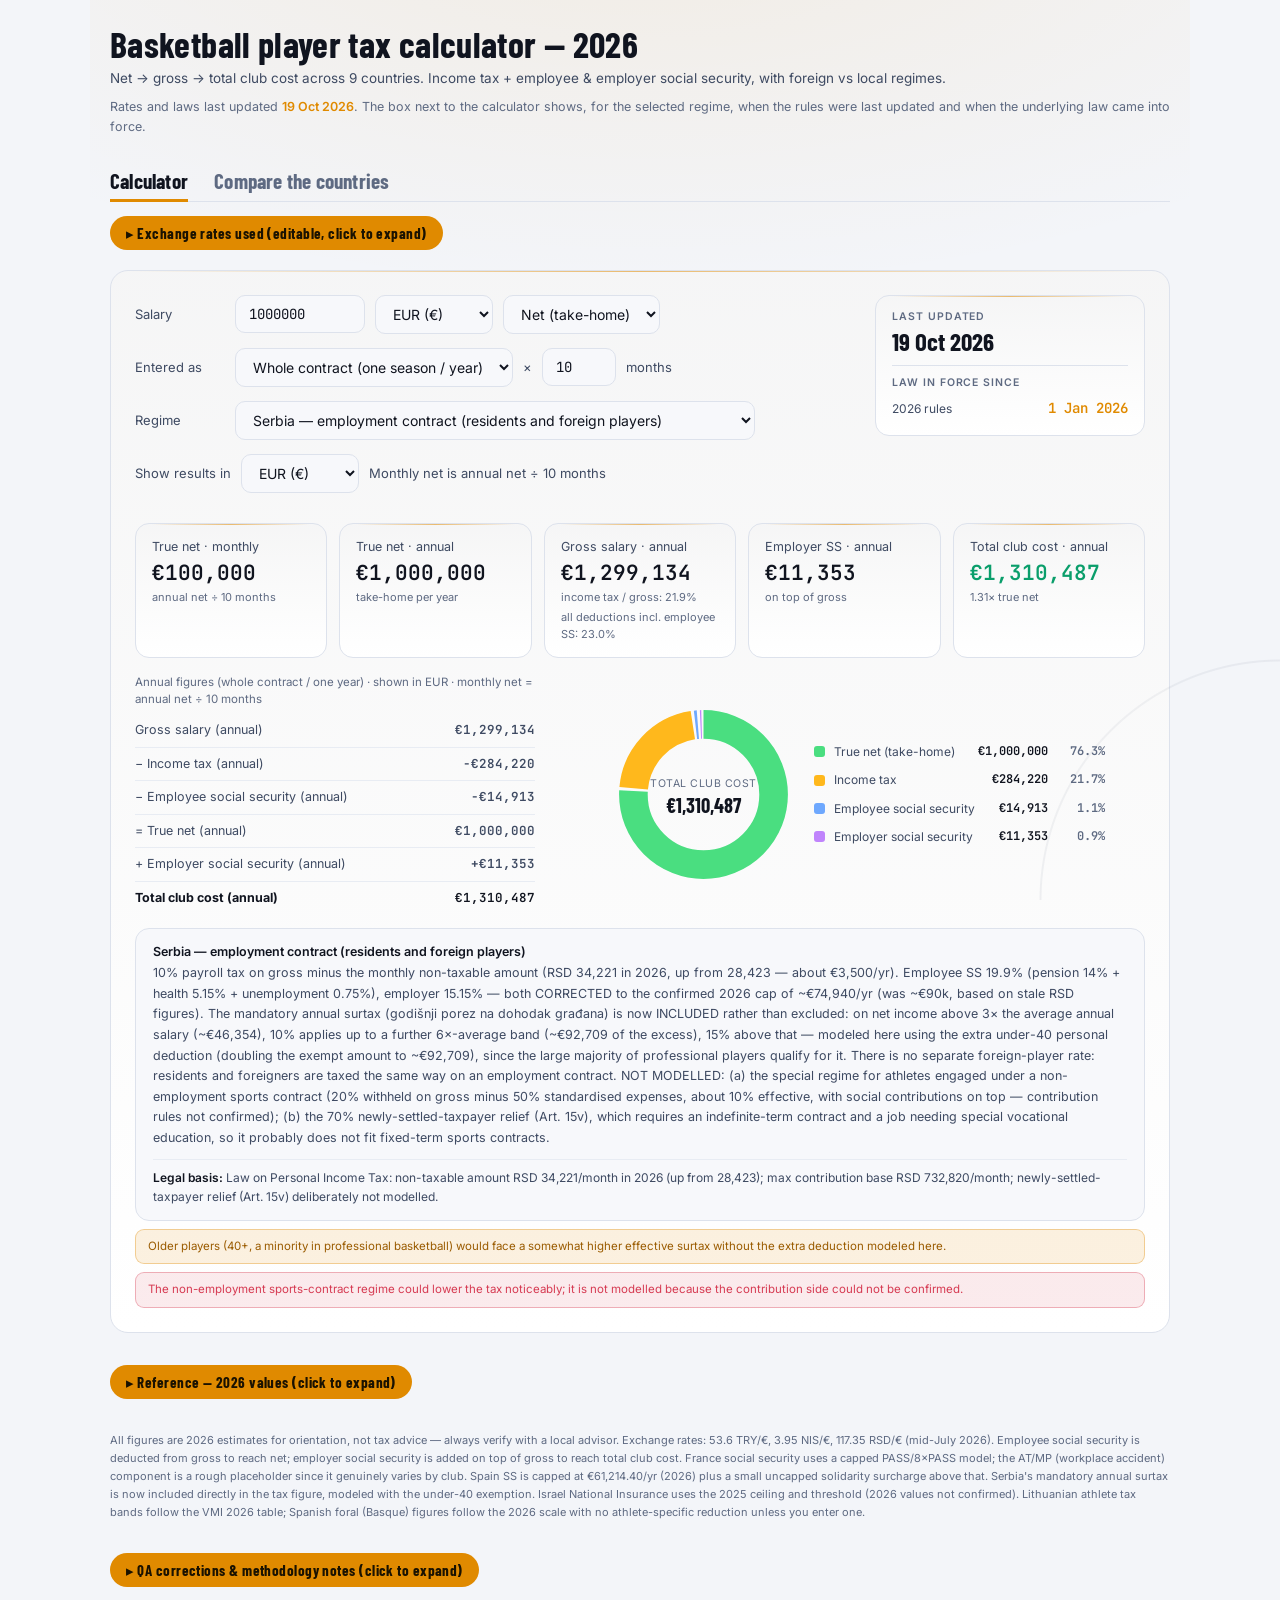
==== basketball_tax_calculator_2026.html @ f9cfb0eb "Rename basketball_tax_calculator_2026-4.html to basketball_tax_calculator_2026.html" ====
<!DOCTYPE html>
<html lang="en">
<head>
<meta charset="utf-8">
<meta name="viewport" content="width=device-width, initial-scale=1, viewport-fit=cover">
<title>Basketball Player Tax Calculator — 2026</title>
<link rel="preconnect" href="https://fonts.googleapis.com">
<link href="https://fonts.googleapis.com/css2?family=Barlow+Condensed:wght@500;600;700&family=Inter:wght@400;500;600&family=JetBrains+Mono:wght@400;600&display=swap" rel="stylesheet">
<style>
  :root{
    --bg:#07090F; --panel:#0F1420; --surface:#121827; --surface2:#171F31; --border:#1E2638; --border2:#171E2E;
    --text:#E8ECF4; --text2:#B1BACB; --text3:#7A869E; --text-muted:#7A869E;
    --amber:#FFB020; --amber2:#E89A00; --amber-line:rgba(255,176,32,.35); --amber-glow:rgba(255,176,32,.06);
    --green-bg:rgba(61,245,176,.12); --green-tx:#3DF5B0;
    --amber-bg:rgba(255,176,32,.12); --amber-tx:#FFC24A;
    --red-bg:rgba(255,92,115,.12); --red-tx:#FF8A9A;
    --blue-bg:rgba(77,163,255,.10); --blue-tx:#A9CBFF;
    --radius:14px; --radius-sm:10px;
    --display:"Barlow Condensed","Oswald","Arial Narrow",system-ui,sans-serif;
    --mono:"JetBrains Mono",ui-monospace,Menlo,Consolas,monospace;
    color-scheme:dark;
  }
  @media (prefers-color-scheme:light){:root:not([data-t=dark]){
    --bg:#F3F5F9; --panel:#FFFFFF; --surface:#F7F8FB; --surface2:#EEF1F6; --border:#DDE2EC; --border2:#E8ECF3;
    --text:#10141F; --text2:#3E4A62; --text3:#5E6A82; --text-muted:#5E6A82;
    --amber:#E08A00; --amber2:#C77700; --amber-line:rgba(224,138,0,.4); --amber-glow:rgba(224,138,0,.06);
    --green-bg:rgba(10,158,107,.10); --green-tx:#0A9E6B; --amber-bg:rgba(224,138,0,.12); --amber-tx:#9A5B00;
    --red-bg:rgba(214,58,82,.10); --red-tx:#D63A52; --blue-bg:rgba(43,95,168,.08); --blue-tx:#2B5FA8; color-scheme:light}}
  :root[data-t=light]{
    --bg:#F3F5F9; --panel:#FFFFFF; --surface:#F7F8FB; --surface2:#EEF1F6; --border:#DDE2EC; --border2:#E8ECF3;
    --text:#10141F; --text2:#3E4A62; --text3:#5E6A82; --text-muted:#5E6A82;
    --amber:#E08A00; --amber2:#C77700; --amber-line:rgba(224,138,0,.4); --amber-glow:rgba(224,138,0,.06);
    --green-bg:rgba(10,158,107,.10); --green-tx:#0A9E6B; --amber-bg:rgba(224,138,0,.12); --amber-tx:#9A5B00;
    --red-bg:rgba(214,58,82,.10); --red-tx:#D63A52; --blue-bg:rgba(43,95,168,.08); --blue-tx:#2B5FA8; color-scheme:light}
  *{box-sizing:border-box;margin:0;padding:0}
  html{background:var(--bg)}
  body{font-family:Inter,system-ui,-apple-system,"Segoe UI",sans-serif;color:var(--text);line-height:1.6;padding:2rem 1.25rem 3rem;max-width:980px;margin:0 auto;min-height:100vh;
    background:radial-gradient(900px 420px at 92% -6%,rgba(255,184,28,.13),transparent 60%),radial-gradient(700px 420px at 0% 0%,rgba(40,90,200,.12),transparent 60%),linear-gradient(180deg,#0b1428 0%,#081020 100%);background-color:var(--bg)}
  h1{font-family:var(--display);font-size:36px;font-weight:700;letter-spacing:.01em;margin-bottom:4px;line-height:1.1}
  .subtitle{font-size:13.5px;color:var(--text2);margin-bottom:.5rem}
  .asof{font-size:12.5px;color:var(--text3);margin:0 0 1.25rem}
  .asof b{color:var(--amber);font-weight:600}
  .sec{display:table;font-family:var(--display);font-size:21px;font-weight:700;color:var(--text);letter-spacing:.01em;margin:1.9rem 0 .9rem;padding-bottom:6px;border-bottom:3px solid var(--amber)}
  .corr{background:var(--blue-bg);border:1px solid #1f3a70;border-radius:var(--radius-sm);padding:12px 16px;font-size:12px;color:var(--blue-tx);line-height:1.65;margin-bottom:1.25rem}
  .corr b{font-weight:600;color:#fff}
  .corr-wrap{margin-top:2rem;margin-bottom:1.25rem}
  .corr-wrap summary{cursor:pointer;display:inline-block;font-family:var(--display);font-size:15px;font-weight:700;letter-spacing:.03em;color:#1a1200;background:linear-gradient(180deg,#ffc83d,#f59e0b);border-radius:999px;padding:5px 16px;list-style:none;box-shadow:0 0 16px rgba(255,184,28,.22)}
  .corr-wrap summary::-webkit-details-marker{display:none}
  .corr-wrap summary:before{content:'\25B8\0020';display:inline}
  .corr-wrap[open] summary{margin-bottom:10px}
  .corr-wrap[open] summary:before{content:'\25BE\0020'}
  .conv{border:1px solid var(--amber-line);box-shadow:0 0 28px var(--amber-glow),0 10px 40px rgba(0,0,0,.35);border-radius:18px;padding:1.5rem;background:linear-gradient(180deg,#0e1a38 0%,#0c1630 100%);}
  .top{display:grid;grid-template-columns:minmax(0,1fr) 270px;gap:20px;align-items:start}
  @media (max-width:760px){.top{grid-template-columns:1fr}}
  .row{display:flex;align-items:center;gap:10px;margin-bottom:14px;flex-wrap:wrap}
  .row label{font-size:13px;color:var(--text2);min-width:90px}
  input[type=number]{padding:9px 13px;border-radius:12px;border:1px solid var(--amber-line);background:var(--surface);color:var(--text);font-size:14px;width:160px;font-family:inherit}
  select{padding:9px 13px;border-radius:12px;border:1px solid var(--amber-line);background:var(--surface);color:var(--text);font-size:14px;font-family:inherit;max-width:100%}
  input[type=number]:focus,select:focus{outline:none;border-color:var(--amber);box-shadow:0 0 0 3px rgba(255,184,28,.15)}
  select option,select optgroup{background:#101c3a;color:var(--text)}
  input[type=range]{width:100%;accent-color:var(--amber)}
  .datebox{background:linear-gradient(180deg,#122044,#0f1a38);border:1px solid rgba(255,184,28,.55);border-radius:var(--radius);padding:13px 16px 12px;box-shadow:0 0 26px rgba(255,184,28,.10)}
  .db-h{font-size:10.5px;text-transform:uppercase;letter-spacing:.09em;color:var(--text3);font-weight:600}
  .db-v{font-family:var(--display);font-size:25px;font-weight:700;color:#fff;line-height:1.15;margin:1px 0 9px}
  .db-sep{height:1px;background:var(--border);margin:0 0 9px}
  .db-row{display:flex;justify-content:space-between;align-items:baseline;gap:12px;font-size:12px;color:var(--text2);padding:3px 0}
  .db-row b{font-family:var(--display);font-size:16px;font-weight:600;color:var(--amber);white-space:nowrap;letter-spacing:.01em}
  .spain-extra{background:var(--surface);border:1px solid var(--border);border-radius:var(--radius-sm);padding:12px 16px;margin-top:10px;display:none}
  .spain-extra .row{margin-bottom:8px}
  .split-bar{display:flex;height:28px;border-radius:8px;overflow:hidden;margin:8px 0}
  .split-seg{display:flex;align-items:center;justify-content:center;font-size:11px;font-weight:500}
  .cards{display:grid;grid-template-columns:repeat(auto-fit,minmax(150px,1fr));gap:12px;margin:16px 0}
  .card{background:linear-gradient(180deg,#111f42,#0f1b3a);border:1px solid var(--amber-line);box-shadow:0 0 18px var(--amber-glow);border-radius:var(--radius);padding:13px 16px}
  .card-lbl{font-size:12.5px;color:var(--text2);margin-bottom:4px}
  .card-val{font-family:var(--display);font-size:23px;font-weight:700;color:var(--text);line-height:1.15;letter-spacing:.01em}
  .card-sub{font-size:11px;color:var(--text3);margin-top:4px}
  .bwrap{display:grid;grid-template-columns:minmax(0,400px) minmax(0,1fr);gap:36px;align-items:center;margin-top:14px}
  .bwrap .breakdown{margin-top:0}
  .pie{display:flex;gap:18px;align-items:center;justify-content:center;flex-wrap:wrap;padding:6px 0}
  .pie svg{width:185px;height:185px;flex:none}
  .pie .ring{fill:none;stroke-width:6.5;transform:rotate(-90deg);transform-origin:50% 50%}
  .pie .ctr1{fill:var(--text3);font-size:2.4px;text-anchor:middle;letter-spacing:.05em;text-transform:uppercase}
  .pie .ctr2{fill:var(--text);font-size:3.9px;font-weight:700;text-anchor:middle;font-family:var(--display)}
  .pleg{display:flex;flex-direction:column;gap:9px;font-size:12px;color:var(--text2)}
  .pleg div{display:flex;align-items:center;gap:9px}
  .pleg i{width:11px;height:11px;border-radius:3px;flex:none}
  .pleg b{color:var(--text);margin-left:auto;padding-left:14px;font-variant-numeric:tabular-nums}
  .pleg em{font-style:normal;color:var(--text3);min-width:48px;text-align:right;font-variant-numeric:tabular-nums}
  @media (max-width:860px){.bwrap{grid-template-columns:1fr}}
  .tabs{display:flex;gap:26px;margin:1.9rem 0 .9rem;flex-wrap:wrap;border-bottom:1px solid var(--border2)}
  .tab{background:none;border:none;border-bottom:3px solid transparent;margin-bottom:-1px;padding:0 0 6px;cursor:pointer;font-family:var(--display);font-size:21px;font-weight:700;letter-spacing:.01em;color:var(--text3)}
  .tab:hover{color:var(--text2)}
  .tab.on{color:var(--text);border-bottom-color:var(--amber)}
  details.rates{margin:0 0 14px;font-size:12.5px;color:var(--text2)}
  details.rates summary{cursor:pointer;color:var(--text3);width:fit-content}
  details.rates summary:hover{color:var(--amber)}
  .rates-grid{display:flex;gap:14px;flex-wrap:wrap;margin:10px 0 6px}
  .rates-grid label{display:flex;align-items:center;gap:7px}
  .rates-grid input{width:92px}
  .rates-note{font-size:11.5px;color:var(--text3);line-height:1.55;max-width:760px}
  .inl{font-size:13px;color:var(--text2)}
  .bnote{font-size:11.5px;color:var(--text3);margin-bottom:6px;line-height:1.5}
  .card-hi{border-color:var(--amber);box-shadow:0 0 22px rgba(255,184,28,.22)}
  .card-hi .card-val{color:var(--amber)}
  .card-val.sm{font-size:18px}
  #sal,#c-sal{width:130px}
  .card-lbl{white-space:nowrap}
  .card-sub2{font-size:11px;color:var(--text3);margin-top:2px}
  .cmp-sum{display:grid;grid-template-columns:repeat(auto-fit,minmax(210px,1fr));gap:12px;margin:16px 0}
  .cmp-leg{display:flex;gap:16px;flex-wrap:wrap;font-size:12px;color:var(--text2);margin:6px 0 12px}
  .cmp-leg i{display:inline-block;width:11px;height:11px;border-radius:3px;margin-right:6px;vertical-align:-1px}
  .cb{display:grid;grid-template-columns:minmax(150px,230px) minmax(0,1fr) 112px;gap:12px;align-items:center;padding:7px 0;border-bottom:1px solid var(--border2)}
  .cb:last-child{border-bottom:none}
  .cb-lbl b{display:block;font-size:13px;color:var(--text);font-weight:600}
  .cb-lbl span{display:block;font-size:11px;color:var(--text3);line-height:1.35}
  .cb-bar{display:flex;height:20px;border-radius:5px;overflow:hidden;min-width:2px}
  .cb-bar i{display:block;height:100%}
  .cb-val{text-align:right;font-size:12.5px;font-weight:600;color:var(--text);font-variant-numeric:tabular-nums}
  .cb-val small{display:block;font-size:10.5px;font-weight:400;color:var(--text3)}
  @media (max-width:640px){.cb{grid-template-columns:1fr 96px}.cb-bar{grid-column:1/3;order:3}}
  table.cmp{width:100%;border-collapse:collapse;font-size:12.5px;min-width:980px}
  table.cmp th{font-size:11px;text-transform:uppercase;letter-spacing:.05em;color:var(--text3);font-weight:600;text-align:right;padding:8px 10px;border-bottom:1px solid var(--border)}
  table.cmp th:first-child,table.cmp td:first-child{text-align:left}
  table.cmp td{padding:7px 10px;border-bottom:1px solid var(--border2);text-align:right;white-space:nowrap;font-variant-numeric:tabular-nums;color:var(--text2)}
  table.cmp td:first-child{white-space:normal;min-width:240px;color:var(--text)}
  table.cmp td:first-child small{display:block;color:var(--text3);font-size:11px}
  table.cmp td.tot{color:var(--green-tx);font-weight:700}
  table.cmp tr:last-child td{border-bottom:none}
  .cmp-note{font-size:11.5px;color:var(--text3);line-height:1.6;margin-top:12px}
  .chk{display:flex;align-items:center;gap:8px;font-size:13px;color:var(--text2);cursor:pointer}
  .notes-panel{padding:1.2rem 1.5rem}
  .notes-intro{font-size:13px;color:var(--text2);line-height:1.6;padding-bottom:10px;border-bottom:1px solid var(--border)}
  .notes-intro b{color:var(--text);font-weight:600}
  ol.qa{list-style:none;margin:0;padding:0}
  ol.qa li{display:grid;grid-template-columns:46px minmax(0,1fr);gap:14px;padding:13px 0;border-bottom:1px solid var(--border2);font-size:13px;line-height:1.65;color:var(--text2)}
  ol.qa li:last-child{border-bottom:none}
  ol.qa .qn{font-family:var(--display);font-size:26px;font-weight:700;color:var(--amber);line-height:1.05}
  ol.qa b{color:var(--text);font-weight:600}
  ol.qa .qd{display:block;font-size:10.5px;text-transform:uppercase;letter-spacing:.07em;color:var(--text3);margin-bottom:3px}
  .rates-panel{padding:1.1rem 1.5rem}
  .rates-panel .rates-title{font-size:13px;color:var(--text2);margin-bottom:10px}
  .rates-panel .rates-grid label{font-size:13px;color:var(--text2)}
  .rates-panel .rates-note{font-size:12px;color:var(--text3);line-height:1.6;max-width:none}
  .breakdown{font-size:12.5px;color:var(--text2);line-height:1.8;margin-top:14px}
  .bline{display:flex;justify-content:space-between;padding:5px 0;border-bottom:1px solid var(--border2)}
  .bline:last-child{border-bottom:none;font-weight:700;color:var(--text)}
  .bhead{font-size:11px;text-transform:uppercase;letter-spacing:.06em;color:var(--text3);margin-top:10px;margin-bottom:2px}
  .info{background:var(--surface);border:1px solid var(--border);border-radius:var(--radius);padding:13px 17px;font-size:12.5px;color:var(--text2);line-height:1.65;margin-top:14px}
  .info b{color:var(--text);font-weight:600}
  .warn{font-size:11.5px;padding:8px 12px;border-radius:9px;margin-top:8px;line-height:1.5;display:none}
  .warn-y{background:var(--amber-bg);color:var(--amber-tx);border:1px solid #5a4210}
  .warn-r{background:var(--red-bg);color:var(--red-tx);border:1px solid #7a2433}
  .slider-lbl{display:flex;justify-content:space-between;font-size:12.5px;color:var(--text2);margin-bottom:4px}
  table.ref{width:100%;min-width:1180px;border-collapse:collapse;font-size:12px}
  table.ref td:nth-child(1){min-width:120px}
  table.ref td:nth-child(5){min-width:260px}
  table.ref td:nth-child(6){min-width:230px}
  table.ref th{text-align:left;font-family:var(--display);color:#8db4ff;font-weight:700;font-size:15px;letter-spacing:.02em;padding:8px 10px;border-bottom:1px solid var(--border);white-space:nowrap}
  table.ref td{padding:9px 10px;border-bottom:1px solid var(--border2);vertical-align:top;font-size:12px;color:var(--text2)}
  table.ref td:first-child{color:var(--text);font-weight:500}
  table.ref tr:last-child td{border-bottom:none}
  table.ref tbody tr:hover td{background:rgba(255,184,28,.04)}
  table.ref td:nth-child(2),table.ref td:nth-child(3),table.ref td:nth-child(4){text-align:right;white-space:nowrap;font-variant-numeric:tabular-nums}
  .tbl-wrap{overflow-x:auto;border:1px solid var(--border);border-radius:var(--radius);padding:6px 8px;background:rgba(13,23,48,.6)}
  .tag{display:inline-block;font-size:9.5px;padding:1px 6px;border-radius:5px;margin-left:4px;vertical-align:middle;font-weight:600}
  .tg-f{background:var(--green-bg);color:var(--green-tx)}
  .tg-fix{background:#0f2c57;color:#7cc0ff}
  .lawline{margin-top:10px;font-size:12px;color:var(--text2);border-top:1px solid var(--border2);padding-top:8px}
  footer{margin-top:2rem;font-size:11px;color:var(--text3);line-height:1.65}

  /* ===== Naujas dizainas: fintech × sports data ===== */
  html{background:var(--bg)}
  body{max-width:1100px;padding:calc(1.5rem + env(safe-area-inset-top,0px)) 1.25rem calc(3rem + env(safe-area-inset-bottom,0px));
    background:radial-gradient(900px 400px at 50% -12%,color-mix(in srgb,var(--amber) 9%,transparent),transparent),var(--bg);background-attachment:fixed}
  body::after{content:"";position:fixed;inset:0;pointer-events:none;opacity:.5;
    background:radial-gradient(circle at 100% 100%,transparent 0 238px,color-mix(in srgb,var(--text3) 22%,transparent) 239px 240px,transparent 241px);
    -webkit-mask:linear-gradient(135deg,transparent 55%,#000);mask:linear-gradient(135deg,transparent 55%,#000)}
  .conv,.card,.datebox,.info,.spain-extra,.tbl-wrap,.cmp-sum>*{position:relative}
  /* stiklo kortelės be švytėjimo, plona gradientinė linija viršuje */
  .conv,.card,.datebox{border:1px solid var(--border);box-shadow:none;
    background:linear-gradient(180deg,color-mix(in srgb,var(--text) 4%,var(--panel)),var(--panel))}
  .conv{border-radius:18px}
  .conv::before,.card::before,.datebox::before{content:"";position:absolute;left:16px;right:16px;top:0;height:1px;
    background:linear-gradient(90deg,transparent,var(--amber),transparent);opacity:.55;pointer-events:none}
  .card-hi{border-color:color-mix(in srgb,var(--amber) 50%,var(--border));box-shadow:none}
  .card-hi .card-val{color:var(--amber)}
  /* skaičiai – monospaced, lygiuojasi */
  .card-val,.db-row b,.pleg b,.pleg em,.cb-val,.bline span:last-child,.slider-lbl b{font-family:var(--mono);font-weight:600;letter-spacing:0}
  .card-val{font-size:21px}.card-val.sm{font-size:16px}
  .db-v{font-family:var(--display);color:var(--text)}
  .db-row b{font-size:14px;color:var(--amber)}
  table.cmp td,table.ref td:nth-child(2),table.ref td:nth-child(3),table.ref td:nth-child(4){font-family:var(--mono);font-size:12px}
  table.cmp td:first-child{font-family:inherit;font-size:12.5px}
  table.cmp td.tot{color:var(--green-tx)}
  table.ref th{color:var(--text3);font-size:14px}
  table.ref tbody tr:hover td,table.cmp tbody tr:hover td{background:color-mix(in srgb,var(--amber) 7%,transparent)}
  .tbl-wrap{background:var(--panel);border-color:var(--border);border-radius:14px}
  /* laukai */
  input[type=number],select{border:1px solid var(--border);background:var(--surface);color:var(--text);border-radius:10px;font-family:var(--mono);font-size:14px}
  select{font-family:inherit}
  input[type=number]:focus,select:focus{border-color:var(--amber);box-shadow:0 0 0 3px color-mix(in srgb,var(--amber) 18%,transparent)}
  select option,select optgroup{background:var(--panel);color:var(--text)}
  /* skirtukai ir antraštės */
  .sec{border-bottom-width:2px}
  .tab.on{border-bottom-color:var(--amber)}
  .tabs{border-bottom-color:var(--border)}
  /* mygtukas „Exchange rates“ – plokščias gintaro pill'as */
  .corr-wrap summary{background:var(--amber);color:#1a1200;box-shadow:none;border:0}
  /* info ir įspėjimo blokai */
  .corr,.info{background:var(--surface);border:1px solid var(--border);color:var(--text2)}
  .corr b{color:var(--text)}
  .warn-y{border-color:color-mix(in srgb,var(--amber) 35%,transparent)}
  .warn-r{border-color:color-mix(in srgb,var(--red-tx) 35%,transparent)}
  .tg-fix{background:var(--blue-bg);color:var(--blue-tx)}
  .asof b{color:var(--amber)}
  .split-bar,.cb-bar{border-radius:99px}
  .cb-bar i:first-child{border-radius:99px 0 0 99px}
  ol.qa .qn{font-family:var(--mono);font-size:20px}
  @media (max-width:760px){body{padding-left:.9rem;padding-right:.9rem}h1{font-size:30px}}
</style>
<script>
/* Tema: seka pagrindinį puslapį (jei įdėta per iframe), arba ?t=light|dark */
(function(){var d=document.documentElement;
try{var q=new URLSearchParams(location.search).get("t");if(q==="light"||q==="dark")d.setAttribute("data-t",q)}catch(e){}
try{if(parent!==window){var pd=parent.document.documentElement,sync=function(){var t=pd.getAttribute("data-t");if(t)d.setAttribute("data-t",t);else d.removeAttribute("data-t")};sync();new MutationObserver(sync).observe(pd,{attributes:true,attributeFilter:["data-t"]})}}catch(e){}
addEventListener("message",function(e){var m=e.data;if(m&&(m.t==="light"||m.t==="dark"))d.setAttribute("data-t",m.t)})})();
</script>
</head>
<body>

<h1>Basketball player tax calculator — 2026</h1>
<p class="subtitle">Net &rarr; gross &rarr; total club cost across 9 countries. Income tax + employee & employer social security, with foreign vs local regimes.</p>
<p class="asof">Rates and laws last updated <b>19 Oct 2026</b>. The box next to the calculator shows, for the selected regime, when the rules were last updated and when the underlying law came into force.</p>

<div class="tabs" role="tablist">
  <button class="tab on" id="tabbtn-calc" role="tab" onclick="showTab('calc')">Calculator</button>
  <button class="tab" id="tabbtn-cmp" role="tab" onclick="showTab('cmp')">Compare the countries</button>
</div>
<details class="corr-wrap" id="rates" style="margin-top:.4rem">
<summary>Exchange rates used (editable, click to expand)</summary>
<div class="conv rates-panel">
  <div class="rates-title">Units of each currency per &euro;1</div>
  <div class="rates-grid">
    <label>USD <input type="number" id="rate-USD" value="1.17" step="0.01" min="0"></label>
    <label>TRY <input type="number" id="rate-TRY" value="53.6" step="0.1" min="0"></label>
    <label>RSD <input type="number" id="rate-RSD" value="117.35" step="0.05" min="0"></label>
    <label>ILS <input type="number" id="rate-ILS" value="3.95" step="0.01" min="0"></label>
  </div>
  <div class="rates-note">TRY, RSD and ILS are the mid-July 2026 rates the tax thresholds were built on. USD is an approximate rate &mdash; edit it to today&rsquo;s. Changing a rate only changes how amounts are entered and displayed; the legal thresholds inside each country&rsquo;s tax model stay fixed.</div>
</div>
</details>

<div id="tab-calc">
<div class="conv">
  <div class="top"><div class="top-left">
  <div class="row">
    <label>Salary</label>
    <input type="number" id="sal" value="1000000" min="0" step="1000">
    <select id="cur-in" title="Currency you type the salary in"></select>
    <select id="stype">
      <option value="net">Net (take-home)</option>
      <option value="gross">Gross (pre-tax)</option>
    </select>
  </div>
  <div class="row">
    <label>Entered as</label>
    <select id="period">
      <option value="contract">Whole contract (one season / year)</option>
      <option value="month">Monthly salary</option>
    </select>
    <span class="inl" id="months-x">&times;</span>
    <input type="number" id="months" value="10" min="1" max="24" step="1" style="width:74px">
    <span class="inl">months</span>
  </div>
  <div class="row">
    <label>Regime</label>
    <select id="country" style="width:100%;max-width:520px;flex:1 1 300px">
      <optgroup label="Serbia">
        <option value="RS_loc">Serbia — employment contract (residents and foreign players)</option>
      </optgroup>
      <optgroup label="Lithuania">
        <option value="LT_for">Lithuania — foreign player (income tax only, 15–32%)</option>
        <option value="LT_loc">Lithuania — local player (income tax + social security)</option>
      </optgroup>
      <optgroup label="Turkey">
        <option value="TR_eff">Turkey BSL — local or US foreign (full SGK)</option>
        <option value="TR_for">Turkey BSL — EU/UK foreign (SGK-exempt by treaty)</option>
      </optgroup>
      <optgroup label="Greece">
        <option value="GR_std">Greece — standard resident (9–44%)</option>
        <option value="GR_50">Greece — Art.5C new-resident (50% exempt, 7 yrs; non-resident 5 of last 6 yrs)</option>
      </optgroup>
      <optgroup label="Italy">
        <option value="IT_loc">Italy — local player, standard IRPEF</option>
        <option value="IT_imp">Italy — foreign player, Impatriati (50% exempt; only if eligible)</option>
      </optgroup>
      <optgroup label="France">
        <option value="FR_loc">France — local player, standard</option>
        <option value="FR_imp">France — foreign player, impatriate (30% of pay exempt, 8 yrs)</option>
      </optgroup>
      <optgroup label="Germany">
        <option value="DE_loc">Germany — all players, standard</option>
      </optgroup>
      <optgroup label="Spain — resident (local players, or year 2+)">
        <option value="ES_mad">Spain — Madrid resident (45% top, progressive)</option>
        <option value="ES_cat">Spain — Catalonia resident: Barcelona, Badalona (50% top)</option>
        <option value="ES_val">Spain — Valencia resident (54% top)</option>
        <option value="ES_and">Spain — Andalucía resident: Málaga (47% top)</option>
        <option value="ES_can">Spain — Canary Islands resident (50.5% top)</option>
        <option value="ES_mur">Spain — Región de Murcia resident (47% top)</option>
        <option value="ES_bas">Spain — Basque Country resident: Baskonia/Álava, Bilbao/Bizkaia (49% foral, from €208k)</option>
      </optgroup>
      <optgroup label="Spain — foreign player options">
        <option value="ES_single">Spain — foreign, one season only (leaves by early July)</option>
        <option value="ES_multi">Spain — foreign, multi-year (partial yr 1 discount)</option>
      </optgroup>
      <optgroup label="Israel">
        <option value="IL_std">Israel — established resident (up to 50%)</option>
        <option value="IL_for">Israel — foreign athlete (flat 25%, reduced National Insurance)</option>
      </optgroup>
    </select>
  </div>
  <div class="row">
    <label>Show results in</label>
    <select id="cur-out" title="Currency for all results"></select>
    <span class="inl" id="months-hint"></span>
  </div>
  </div>
  <aside class="datebox" id="datebox"></aside></div>

  <div class="spain-extra" id="spain-extra">
    <div class="row">
      <label>Player origin</label>
      <select id="sp-origin">
        <option value="eu">EU/EEA (19% non-resident rate)</option>
        <option value="noneu">Non-EU (24% non-resident rate)</option>
      </select>
    </div>
    <div class="row">
      <label>Club region</label>
      <select id="sp-region">
        <option value="mad">Madrid (45% resident rate)</option>
        <option value="cat">Catalonia — Barcelona, Badalona (50% resident rate)</option>
        <option value="val">Valencia (54% resident rate)</option>
        <option value="and">Andalucía — Málaga (47% resident rate)</option>
        <option value="can">Canary Islands (50.5% resident rate)</option>
        <option value="mur">Región de Murcia (47% resident rate)</option>
        <option value="bas">Basque Country — Baskonia/Álava, Bilbao/Bizkaia (49% foral, from €208k)</option>
      </select>
    </div>
    <div id="split-section">
      <div class="slider-lbl">
        <span>Non-resident portion of salary (first calendar year only)</span>
        <span id="sp-split-out">40%</span>
      </div>
      <input type="range" id="sp-split" min="0" max="100" value="40" step="5">
    </div>
    <div class="split-bar" id="split-bar"></div>
  </div>

  <div class="spain-extra" id="bas-extra">
    <div class="row">
      <label>Basque athlete tax reduction (% of salary treated as exempt)</label>
      <input type="number" id="bas-red" value="0" min="0" max="50" step="5">
    </div>
    <div style="font-size:12.5px;color:var(--text-muted);margin-top:2px">What-if only, default 0. No such athlete-specific reduction is confirmed in force in 2026. Sports press sometimes reports Basque clubs paying roughly half the normal tax; entering 50 reproduces that claim (the 2019 Bizkaia &ldquo;irregular income&rdquo; decree, which was later withdrawn). See the notes at the bottom of the page.</div>
  </div>

  <div class="spain-extra" id="greece-extra">
    <div class="row">
      <label>Signing / transfer / renewal bonus (€, gross, optional)</label>
      <input type="number" id="gr-bonus" value="0" min="0" step="10000">
    </div>
    <div style="font-size:12.5px;color:var(--text-muted);margin-top:2px">Taxed separately from regular salary: ≤€40,000 in the tax year is folded into the normal progressive scale; above €40,000 the whole bonus is a flat 22% final withholding instead. Not subject to EFKA.</div>
  </div>

  <div class="cards" id="cards"></div>
  <div class="bwrap"><div class="bleft"><div class="bnote" id="bnote"></div><div class="breakdown" id="breakdown"></div></div><div class="pie" id="pie"></div></div>
  <div class="info" id="info"></div>
  <div class="warn warn-y" id="warn-y"></div>
  <div class="warn warn-r" id="warn-r"></div>
</div>
</div>

<div id="tab-cmp" style="display:none">
<div class="conv">
  <div class="row">
    <label>Salary</label>
    <input type="number" id="c-sal" value="1000000" min="0" step="1000">
    <select id="c-cur-in"></select>
    <select id="c-stype">
      <option value="net">Net (take-home)</option>
      <option value="gross">Gross (pre-tax)</option>
    </select>
  </div>
  <div class="row">
    <label>Entered as</label>
    <select id="c-period">
      <option value="contract">Whole contract (one season / year)</option>
      <option value="month">Monthly salary</option>
    </select>
    <span class="inl">&times;</span>
    <input type="number" id="c-months" value="10" min="1" max="24" step="1" style="width:74px">
    <span class="inl">months</span>
  </div>
  <div class="row">
    <label>Show results in</label>
    <select id="c-cur-out"></select>
    <label class="chk" style="min-width:0"><input type="checkbox" id="c-best"> Cheapest regime per country only</label>
  </div>
  <div class="cmp-sum" id="cmp-sum"></div>
  <div class="cmp-leg"><span><i style="background:#4ade80"></i>True net</span><span><i style="background:#ffb81c"></i>Income tax</span><span><i style="background:#6ea8fe"></i>Employee social security</span><span><i style="background:#c084fc"></i>Employer social security</span></div>
  <div id="cmp-chart"></div>
  <details class="corr-wrap" style="margin-top:1.2rem;margin-bottom:0">
  <summary>Details table (click to expand)</summary>
  <div class="tbl-wrap"><table class="cmp"><thead><tr><th>Regime</th><th>True net</th><th>Net / month</th><th>Gross</th><th>Income tax</th><th>Employee SS</th><th>Employer SS</th><th>Total club cost</th><th>vs cheapest</th><th>&times; net</th></tr></thead><tbody id="cmp-body"></tbody></table></div>
  </details>
  <div class="cmp-note" id="cmp-note"></div>
</div>
</div>

<details class="corr-wrap">
<summary>Reference &mdash; 2026 values (click to expand)</summary>
<div class="tbl-wrap">
<table class="ref">
<thead><tr><th>Regime</th><th>Income tax</th><th>Employee SS</th><th>Employer SS</th><th>Note</th><th>Law / in force since</th></tr></thead>
<tbody>
<tr><td>Serbia (all players)</td><td>10% + annual surtax<span class="tag tg-fix">fixed</span></td><td>19.9% (cap ~€74.9k)<span class="tag tg-fix">fixed</span></td><td>15.15% (cap ~€74.9k)<span class="tag tg-fix">fixed</span></td><td>Surtax now included: 10%/15% on net above ~€92.7k (under-40 exemption)</td><td>Personal Income Tax Law; non-taxable amount RSD 34,221/mo — 1 Jan 2026</td></tr>
<tr><td>Lithuania foreign</td><td>15% ≤ €27.7k, 20% ≤ €83k, 25% ≤ €139k, 32% above<span class="tag tg-fix">fixed</span></td><td>none</td><td>none</td><td>Athlete income bands per VMI 2026 (12/36/60 VDU); foreign players exempt from SS, so income tax only<span class="tag tg-f">foreign</span></td><td>GPMĮ + VMI 2026 table — 1 Jan 2026</td></tr>
<tr><td>Lithuania local</td><td>15% ≤ €27.7k, 20% ≤ €83k, 25% ≤ €139k, 32% above<span class="tag tg-fix">fixed</span></td><td>22.5% × 90% base (base cap €99.4k)<span class="tag tg-fix">fixed</span></td><td>none</td><td>SS at most ~€22.4k/yr; total club cost = gross</td><td>Sodra 2026: 90% base from 1 Jul 2026; base cap 43 VDU</td></tr>
<tr><td>Turkey local / US foreign</td><td>20% flat (final) up to ~€99k, then 15–40% progressive on all income<span class="tag tg-fix">merged</span></td><td>15% (cap ~€66.5k)</td><td>22.75% (cap ~€66.5k)</td><td>Full SGK; US players have no treaty exemption. A net input picks the lower (20%-final) gross when two gross amounts give the same net</td><td>GVK Geçici 72 + GVİ 2026 tariff, SGK 2026 — 1 Jan 2026</td></tr>
<tr><td>Turkey EU/UK foreign</td><td>20% flat (final) up to ~€99k, then 15–40% progressive on all income</td><td>none</td><td>none</td><td>SGK-exempt by bilateral treaty; income tax identical<span class="tag tg-f">foreign</span></td><td>Bilateral SGK treaties; GVİ 2026 tariff</td></tr>
<tr><td>Greece standard</td><td>9–44%<span class="tag tg-fix">fixed</span></td><td>13.87% (cap €93k)<span class="tag tg-fix">fixed</span></td><td>21.79% (cap €93k)</td><td>Top rate above €60k — 2026 reform (Law 5246/2025); signing/transfer bonus &gt;€40k = flat 22%<span class="tag tg-fix">new</span></td><td>Law 5246/2025 — 1 Jan 2026</td></tr>
<tr><td>Greece Art.5C</td><td>~22% eff.</td><td>13.87% (cap €93k)<span class="tag tg-fix">fixed</span></td><td>21.79% (cap €93k)</td><td>50% exempt 7 yrs. Must have been non-resident in Greece for 5 of the previous 6 years, moving from an EU/EEA or tax-cooperation country; bonus rule applies on top<span class="tag tg-f">foreign</span></td><td>Income Tax Code Art. 5C; EFKA 2026</td></tr>
<tr><td>Italy local</td><td>23/33/43% + surt.</td><td>9.19%→10.19% (cap €122k)<span class="tag tg-fix">fixed</span></td><td>30% (cap €122k)</td><td>2026: middle bracket cut to 33% (confirmed current)</td><td>Legge di Bilancio 2026 — 1 Jan 2026</td></tr>
<tr><td>Italy Impatriati</td><td>~21.5% eff. (up to €600k)<span class="tag tg-fix">fixed</span></td><td>9.19%→10.19% (cap €122k)</td><td>30% (cap €122k)</td><td>50% exempt, capped at €600k/yr (2024+ regime); INPS on full gross. Eligibility uncertain for athletes: general rules need a qualifying degree and 3 years non-residence<span class="tag tg-f">foreign</span></td><td>D.Lgs. 209/2023 art. 5 — arrivals from 1 Jan 2024</td></tr>
<tr><td>France local</td><td>0–45% + surtax<span class="tag tg-fix">fixed</span></td><td>~21% → ~12% (capped)<span class="tag tg-fix">fixed</span></td><td>~42% → ~26% (capped)<span class="tag tg-fix">fixed</span></td><td>Capped at PASS &euro;48,060 &amp; 8×PASS &euro;384,480; income tax on gross &minus; deductible SS &minus; 10% allowance</td><td>Loi de finances 2026 (scale +0.9%); PASS 2026</td></tr>
<tr><td>France Impatriate</td><td>Same scale, 30% of net pay exempt<span class="tag tg-fix">fixed</span></td><td>~21% → ~12% (capped)</td><td>~42% → ~26% (capped)</td><td>30% flat exemption (up to 50% cap with a contract-fixed bonus) for up to 8 yrs; SS unchanged vs. local<span class="tag tg-f">foreign</span></td><td>Art. 155 B CGI</td></tr>
<tr><td>Germany</td><td>14–45% + Soli<span class="tag tg-fix">fixed</span></td><td>two-tier capped</td><td>two-tier capped</td><td>No special athlete/foreign regime; brackets corrected to 2026 §32a EStG values</td><td>§32a EStG 2026; 2026 SV ceilings — 1 Jan 2026</td></tr>
<tr><td>Spain Madrid resident</td><td>45% top, progressive<span class="tag tg-fix">fixed</span></td><td>6.5% (cap €61.2k) + solidarity</td><td>32.65% (cap €61.2k) + solidarity</td><td>Now progressive; athletes excluded from Beckham</td><td>LIRPF + Madrid scale; SS Orden 2026 / RDL 3/2026</td></tr>
<tr><td>Spain Catalonia resident</td><td>50% top, progressive<span class="tag tg-fix">fixed</span></td><td>6.5% (cap €61.2k) + solidarity</td><td>32.65% (cap €61.2k) + solidarity</td><td>Barcelona, Badalona; corrected down from 54% — that rate is Valencia's</td><td>LIRPF + Catalan scale; SS 2026</td></tr>
<tr><td>Spain Valencia resident</td><td>54% top, progressive<span class="tag tg-fix">fixed</span></td><td>6.5% (cap €61.2k) + solidarity</td><td>32.65% (cap €61.2k) + solidarity</td><td>Highest common-regime top rate in Spain</td><td>LIRPF + Valencian scale; SS 2026</td></tr>
<tr><td>Spain Andalucía resident</td><td>47% top, progressive<span class="tag tg-fix">fixed</span></td><td>6.5% (cap €61.2k) + solidarity</td><td>32.65% (cap €61.2k) + solidarity</td><td>Málaga</td><td>LIRPF + Andalusian scale; SS 2026</td></tr>
<tr><td>Spain Canary Islands resident</td><td>50.5% top, progressive<span class="tag tg-fix">fixed</span></td><td>6.5% (cap €61.2k) + solidarity</td><td>32.65% (cap €61.2k) + solidarity</td><td>IRPF same as mainland; IGIC (not IVA) is unrelated to payroll</td><td>LIRPF + Canary scale; SS 2026</td></tr>
<tr><td>Spain Región de Murcia resident</td><td>47% top, progressive<span class="tag tg-fix">fixed</span></td><td>6.5% (cap €61.2k) + solidarity</td><td>32.65% (cap €61.2k) + solidarity</td><td></td><td>LIRPF + Murcian scale; SS 2026</td></tr>
<tr><td>Spain Basque resident</td><td>23% → 49% (49% from €208k), own foral scale<span class="tag tg-fix">fixed</span></td><td>6.5% (cap €61.2k) + solidarity</td><td>32.65% (cap €61.2k) + solidarity</td><td>Baskonia/Álava, Bilbao/Bizkaia, Gipuzkoa — foral, NOT summed with state scale; SS still national</td><td>NF 13/2013 (Bizkaia), NF 3/2014 as amended by 6/2025 (Gipuzkoa), NF 33/2013 as amended by 21/2025 (Álava) — 2026</td></tr>
<tr><td>Spain foreign 1 season</td><td>19% EU / 24% non-EU</td><td>6.5% (cap €61.2k) + solidarity</td><td>32.65% (cap €61.2k) + solidarity</td><td>Entire season if departs by ~July 2<span class="tag tg-f">foreign</span></td><td>TRLIRNR (long-standing); SS 2026</td></tr>
<tr><td>Spain foreign multi-yr</td><td>blended</td><td>6.5% (cap €61.2k) + solidarity</td><td>32.65% (cap €61.2k) + solidarity</td><td>Only partial yr 1 at IRNR rate<span class="tag tg-f">foreign</span></td><td>TRLIRNR + LIRPF art. 9; SS 2026</td></tr>
<tr><td>Israel standard</td><td>10–50%<span class="tag tg-fix">fixed</span></td><td>3.5% to NIS 7.5k/mo, then 12% (cap ~€154k)<span class="tag tg-fix">fixed</span></td><td>3.55% then 7.6% (cap ~€154k)</td><td>47% + 3% surtax above NIS 721,560; 2026 budget widened the 20% and 31% bands</td><td>2026 Budget brackets; NI rates 2025</td></tr>
<tr><td>Israel foreign athlete</td><td>25% flat<span class="tag tg-fix">new</span></td><td>~1% (approx.)</td><td>~1% (approx.)</td><td>1998 Foreign Athlete regs; stay non-resident, up to 4 yrs; produces the ~1.25x vs ~2x gross-to-net gap<span class="tag tg-f">foreign</span></td><td>Foreign Athlete Regulations 1998</td></tr>
</tbody>
</table>
</div>
</details>

<footer>
All figures are 2026 estimates for orientation, not tax advice — always verify with a local advisor. Exchange rates: 53.6 TRY/€, 3.95 NIS/€, 117.35 RSD/€ (mid-July 2026). Employee social security is deducted from gross to reach net; employer social security is added on top of gross to reach total club cost. France social security uses a capped PASS/8×PASS model; the AT/MP (workplace accident) component is a rough placeholder since it genuinely varies by club. Spain SS is capped at €61,214.40/yr (2026) plus a small uncapped solidarity surcharge above that. Serbia's mandatory annual surtax is now included directly in the tax figure, modeled with the under-40 exemption. Israel National Insurance uses the 2025 ceiling and threshold (2026 values not confirmed). Lithuanian athlete tax bands follow the VMI 2026 table; Spanish foral (Basque) figures follow the 2026 scale with no athlete-specific reduction unless you enter one.
</footer>

<details class="corr-wrap">
<summary>QA corrections &amp; methodology notes (click to expand)</summary>
<div class="conv notes-panel">
<div class="notes-intro"><b>Corrections log, newest first.</b> Items 18&ndash;32: October 2026 review (19&ndash;21 Oct 2026) &mdash; every country re-checked for 2026 changes and athlete-specific rules. Items 1&ndash;15: Opus review, July 2026. Items 16&ndash;17: earlier fixes.</div>
<ol class="qa">
<li><span class="qn">32</span><div><span class="qd">Update, 21 Oct 2026</span><b>Italy &mdash; impatriate eligibility flagged.</b> Italian commentary says that since 2024 athletes no longer have a sports-specific route and must meet the general &ldquo;high qualification&rdquo; test (a degree or certified higher qualification) plus 3 years of prior non-residence. The Impatriati option is kept but labelled &ldquo;only if eligible&rdquo; and the note says to use the local option unless an adviser confirms.</div></li>
<li><span class="qn">31</span><div><span class="qd">Update, 21 Oct 2026</span><b>France &mdash; impatriate regime corrected.</b> Three independent sources describe a 30% flat exemption (or a contract-fixed bonus up to a 50% cap) for up to 8 years, with no 2024 reform to 50%/5 years. The option now uses 30% of net pay exempt. Also fixed the French taxable base: it previously deducted a flat 23.5% of gross for social contributions, far above the real deductible share at high salaries; it now uses the actual deductible employee contributions.</div></li>
<li><span class="qn">30</span><div><span class="qd">Update, 21 Oct 2026</span><b>Tax base now net of employee social contributions (Spain, Germany, Italy, Greece, Turkey, France).</b> Several countries applied the income-tax scale to raw gross although employee social contributions are deductible, which overstated tax (and gross) by roughly 2&ndash;7% of pay at mid-range salaries. Germany now uses taxable income (work-expense allowance and deductible pension/health/care contributions) with the correct solidarity phase-in; Spain deducts social security and the &euro;2,000 expense allowance and credits the &euro;5,550 personal minimum; Italy and Greece deduct employee contributions; Turkey deducts SGK above the withholding threshold. Serbia, Lithuania and Israel were checked and left unchanged. The Turkey overlap zone moved accordingly.</div></li>
<li><span class="qn">29</span><div><span class="qd">Update, 21 Oct 2026</span><b>Serbia &mdash; simplified to one option.</b> The &ldquo;newly-settled foreign player (Art.15v)&rdquo; option was removed: the relief needs an indefinite-term employment contract and a job requiring special vocational education, which sports contracts (fixed-term, up to 5 years) probably do not meet, and none of the sources mention athletes. Residents and foreigners are taxed the same on an employment contract. Athletes engaged under a non-employment sports contract are taxed differently (20% withheld on gross minus 50% standardised expenses, about 10% effective, plus contributions); this is noted but not modelled.</div></li>
<li><span class="qn">28</span><div><span class="qd">Update, 20 Oct 2026</span><b>Greece &mdash; Art.5C conditions clarified.</b> The option label and notes now state that the player must have been non-resident in Greece for 5 of the previous 6 years, must move residence from an EU/EEA or tax-cooperation country (US eligibility unconfirmed), needs a Greek employer in a new position and must declare a stay of at least 2 years. The unsupported remark that most foreign EuroLeague players use Art.5C was removed.</div></li>
<li><span class="qn">27</span><div><span class="qd">Update, 20 Oct 2026</span><b>Turkey &mdash; three options merged into two.</b> The separate &ldquo;withholding (&le; ~&euro;99k)&rdquo; option was removed: it gave the same result as the high-earner option for any salary above the threshold. Both remaining options (local/US with full SGK; EU/UK foreign, SGK-exempt) now apply the 20% final withholding up to ~&euro;98,881 gross and the progressive scale on all income above it. For a net input the calculator solves for the gross that gives that final net and, where two gross amounts give the same net (a band of net amounts just below the threshold-level net), uses the lower one. The &ldquo;Target net unreachable&rdquo; message cannot occur with the current numbers (there is an overlap, not a gap).</div></li>
<li><span class="qn">26</span><div><span class="qd">October 2026 review</span><b>Israel:</b> the &ldquo;new immigrant&rdquo; option was removed as not relevant for imported players; only the established-resident (~1.9&ndash;2.0&times; gross-to-net) and foreign-athlete (flat 25%, ~1.34&times;) options remain.</div></li>
<li><span class="qn">25</span><div><span class="qd">October 2026 review</span><b>Lithuania &mdash; follow-up checks (19 Oct 2026):</b> (a) the 43 VDU Sodra base cap <b>does</b> apply to sportsmen paid by a non-employer payer (Sodra 2026 table: 19.5%, +3% pension add-on, 50% base to 30 Jun, 90% from 1 Jul); (b) non-residents are taxed on the same 2026 bands &mdash; no flat 15% for foreigners; (c) in 2025 the 15% band ran to 120 VDU with 20% above (club withholding 15%), which is why 2026 is a large increase for high earners; (d) classification: sports income is individual activity only when self-employed, otherwise &ldquo;not individual activity&rdquo;; (e) if the club is the player&rsquo;s employer the Sodra is employee 15.52% to 60 VDU + 6.98% uncapped + ~1.5% employer &mdash; shown in the notes as the alternative reading. Salary figures used in testing were leaks, not official data.</div></li>
<li><span class="qn">24</span><div><span class="qd">October 2026 review</span><b>Athlete-specific rules found:</b> Turkey &ndash; fixed withholding by league tier (20%/10%/5%); Lithuania &ndash; own athlete income rows in the tax table and a separate Sodra regime; Italy &ndash; athletes are in the FPSP pension fund (33% pension rate, 9.19% employee share); France &ndash; none (impatriate regime available to athletes); Spain &ndash; special employment relationship (RD 1006/1985) but no tax relief; Greece, Germany, Serbia &ndash; none found beyond the general rules; Israel &ndash; the foreign-athlete regime. Not modeled: Turkey&rsquo;s 10%/5% lower-league tiers, benefits in kind, French CDHR minimum tax on very high incomes.</div></li>
<li><span class="qn">23</span><div><span class="qd">October 2026 review</span><b>Checked, no change needed:</b> Germany (2026 &sect;32a tariff, Soli allowance &euro;20,350, ceilings), France (scale +0.9% for 2026, CEHR unchanged; the scale for 2026 income is not yet published), Italy (23/33/43%, INPS ceiling &euro;122,295), Greece (Law 5246/2025 scale and 2026 EFKA), Turkey (2026 tariff, sports withholding 20% for the top league).</div></li>
<li><span class="qn">22</span><div><span class="qd">October 2026 review</span><b>Serbia.</b> The 2026 non-taxable amount (RSD 34,221/month, up from 28,423) is now deducted before the 10% tax.</div></li>
<li><span class="qn">21</span><div><span class="qd">October 2026 review</span><b>Spain.</b> 2026 employee social security 6.5% (MEI 0.15%), employer about 32.65%; confirmed again that professional athletes are excluded from the Beckham regime (Ley 26/2014, from 2015).</div></li>
<li><span class="qn">20</span><div><span class="qd">October 2026 review</span><b>Israel.</b> Income-tax brackets updated to the 2026 budget (20% band to NIS 228,000, 31% to NIS 301,200, 35% to NIS 560,280); employee National Insurance was understated at a flat 6.4% and is now tiered (3.5% to NIS 7,522/month, 12% above); the 2026 ceiling was not confirmed so the 2025 value is kept.</div></li>
<li><span class="qn">19</span><div><span class="qd">October 2026 review</span><b>Basque Country &mdash; scale corrected, claim not reproduced.</b> The earlier bracket limits did not match the official 2026 foral scale (23% to &euro;18,080 &hellip; 47% to &euro;208,390, then 49%, identical in &Aacute;lava, Bizkaia and Gipuzkoa). On a multi-million salary the Basque marginal rate (49%) is higher than Madrid&rsquo;s (45%). The widely quoted &ldquo;about 25% vs 50%&rdquo; traces to (a) a 2019 Bizkaia decree exempting 50% of &ldquo;irregular&rdquo; income such as athletes&rsquo; pay without a cap, which was withdrawn in September 2019; (b) a 2011 comparison of 24% vs 43% from when Bizkaia and &Aacute;lava let imported players use an impatriate regime (the common regime closed it to athletes in 2015; I could not confirm the foral position); and (c) mixing net-contract and gross-contract budgets. An optional what-if field lets you apply a reduction to test the press claim.</div></li>
<li><span class="qn">18</span><div><span class="qd">October 2026 review</span><b>Lithuania &mdash; income tax corrected.</b> The VMI table for 2026 taxes sportsmen&rsquo;s income in four marginal bands: 15% to 12 VDU (&euro;27,746), 20% to 36 VDU (&euro;83,237), 25% to 60 VDU (&euro;138,729), 32% above (VDU 2026 = &euro;2,312.15). This supersedes item (1), which used 15% to 120 VDU / 20% above. Sodra: the contribution base is 90% of pay only from 1 July 2026 (50% before) and is capped at 43 VDU (&euro;99,422.45), so local players&rsquo; social security now tops out near &euro;22.4k instead of growing without limit.</div></li>
<li><span class="qn">17</span><div><b>Turkey withholding — real bug fixed:</b> the "20%, income &le; ~&euro;99k" option was computing a flat 20% withholding for <b>any</b> salary size, with no cap actually enforced in the code — the &euro;99k figure only lived in the label text. A &euro;1M net target was incorrectly resolving to a &euro;1.26M gross taxed at a flat 20%, when Turkish law requires the full progressive scale (up to 40%) via mandatory annual declaration above that threshold. Fixed: this option now automatically falls through to the same full-progressive calculation as the high-earner option once gross exceeds ~&euro;98,881/yr, matching the confirmed 20%-stopaj mechanics discussed for the Mike James case. Net-input mode also correctly handles the ~&euro;57k&ndash;&euro;69k zone right at the threshold where crossing it makes tax worse (net drops) rather than better — unlike Italy's Impatriati cap, this creates an overlap (two valid gross solutions) rather than a gap, and the calculator automatically resolves to the cheaper, lower-gross one.</div></li>
<li><span class="qn">16</span><div><b>Serbia:</b> the SS contribution cap was <b>corrected from ~&euro;90,000/yr to ~&euro;74,940/yr</b> — the old figure didn't match the official 2026 maximum monthly base (732,820 RSD, published by the PIO fund) converted at the current ~117.35 RSD/&euro; rate. The mandatory <b>annual surtax (godišnji porez na dohodak građana) is now included</b> directly in the tax calculation rather than left out as a warning-only caveat — it's genuinely material at basketball-level salaries: 10% on net income above roughly &euro;46,354 (3&times; average annual salary), rising to 15% above about &euro;139,000 total, modeled using the extra under-40 personal deduction that applies to local and foreign players alike (not just Art.15v users). Also corrected the "Art.15v" option's framing: the primary qualifying path for the 70% payroll-tax-base reduction is not having predominantly resided in Serbia for 24 months, with <b>no hard age-40 cutoff</b> on that main path — the under-40 condition only applies to a separate, narrower path for people returning from study abroad.</div></li>
<li><span class="qn">15</span><div><span class="qd">Opus review, July 2026</span>Germany — the income tax formula was using <b>stale §32a EStG bracket boundaries and coefficients</b> from an earlier tax year (e.g. the 42%-bracket threshold was €68,500 instead of the correct 2026 value €69,879, with outdated zone-4/5 formula constants). Corrected to the current 2026 tariff. Also fixed the Pflegeversicherung (care insurance) employer share to the confirmed-fixed 1.7% (was 1.8%). Confirmed via multiple sources: Germany has <b>no special regime for athletes or foreign players</b> — once a player signs and relocates, they're taxed as an ordinary employee regardless of nationality; the only nationality-relevant nuance is a narrow &sect;50a withholding for one-off foreign appearances without German residency, not relevant to a season-long contract.</div></li>
<li><span class="qn">14</span><div><span class="qd">Opus review, July 2026</span>Israel — added a third, previously-missing regime: <b>foreign athlete (flat 25%)</b>, under the 1998 Foreign Athlete tax regulations. This is separate from both the standard resident scale (up to 50%) and the new-immigrant/oleh-chadash track (which is about becoming an Israeli resident, more relevant to a returning national than a genuine import). Foreign athletes who remain non-residents get a flat 25% rate plus sharply reduced National Insurance (~2% vs. the resident rate), for up to 4 years — this is what produces the commonly-cited ~1.25x gross-to-net multiplier for imports vs. ~2x for local players.</div></li>
<li><span class="qn">13</span><div><span class="qd">Opus review, July 2026</span>Italy Impatriati — CORRECTED after further review: the initial rebuild wrongly applied an athlete-specific &euro;1,000,000/yr income floor (with age-20 and 0.5% levy requirements) sourced from art.16 of D.Lgs.147/2015 — but that article was <b>repealed by D.Lgs.209/2023</b> for anyone transferring Italian residence from 2024 onward, and only survives for players who signed contracts by 31 Dec 2023. The regime now correctly reflects the current D.Lgs.209/2023 art.5 rules that apply to athletes the same as any other qualifying worker: <b>50% exemption up to a &euro;600,000/yr cap</b> (not a floor) — income above &euro;600k is fully taxed at ordinary rates with no cliff or gap. No age requirement, no 0.5% levy in the current regime.</div></li>
<li><span class="qn">12</span><div><span class="qd">Opus review, July 2026</span>Italy verified: the calculator's 23/33/43% brackets already matched the correct, current 2026 scale (2026 Budget Law cut the middle bracket from 35% to 33%) — several third-party sites still show the old 35%. Employee INPS <b>fixed to a two-tier structure</b> (9.19% up to &euro;56,224/yr, then 10.19% up to the &euro;122,295 cap) instead of a flat 9.19%.</div></li>
<li><span class="qn">11</span><div><span class="qd">Opus review, July 2026</span>Turkey verified against the official GİB 2026 tariff: the calculator's wage-income brackets (15/20/27/35/40% at TRY 190k/400k/1.5M/5.3M) match exactly, confirming several third-party sites showing lower thresholds (e.g. TRY 110k/230k/870k/3M) are using stale pre-2026 figures. No nationality-based income-tax exemption found for foreigners, non-residents, or new taxpayers under Geçici Madde 72 — it applies identically regardless of residency. Added a clarification that press-reported "net" salaries for high earners typically reflect only the in-season 20% stopaj, not the true final net after the mandatory annual declaration (which applies above the ~TRY 5.3M threshold) — a large gap between the two is normal, not evidence of a hidden exemption. Also noted: Turkey's Constitutional Court (3 June 2026) struck down the rule that a club's withheld tax had to be remitted before a player could credit it against their declared liability.</div></li>
<li><span class="qn">10</span><div><span class="qd">Opus review, July 2026</span>Greece — added an optional signing/transfer/renewal bonus field: under Law 4646/2019 art.76, a contract bonus over &euro;40,000 (explicitly covering basketball, per AADE circular Ε.2026/2020) is taxed at a flat 22% final withholding instead of the ordinary 9&ndash;44% scale, and is not subject to EFKA. Applies equally to local and foreign players since it depends on payment structure, not nationality.</div></li>
<li><span class="qn">9</span><div><span class="qd">Opus review, July 2026</span>Greece verified against multiple 2026 sources: the calculator's 9/20/26/34/39/44% bracket scale (top rate starting at &euro;60k) is the current, reformed scale under Law 5246/2025 — several third-party sites still show the older pre-reform 9/22/28/36/44% scale with the 44% threshold at &euro;40k, which is now out of date. Employee EFKA <b>corrected from 13.37% to 13.87%</b> to match the confirmed 2026 rate; employer 21.79% and the &euro;93,143/yr cap were already correct.</div></li>
<li><span class="qn">8</span><div><span class="qd">Opus review, July 2026</span>Spain — <b>Catalonia's top rate corrected from 54% to 50%</b>; the 54% figure was actually Valencia's and the two had been incorrectly merged into one option. Valencia, Andalucía (M&aacute;laga), Canary Islands, and Regi&oacute;n de Murcia added as separate regions. The Basque Country (Baskonia/&Aacute;lava, Bilbao/Bizkaia) is now modeled as its own <b>self-contained foral scale</b> (23%&ndash;49%) rather than reusing the common-regime brackets with a different top rate, since foral IRPF is not summed with the state scale. Spain SS is now capped at &euro;61,214.40/yr (2026 PASS-equivalent) plus the small uncapped "cuota de solidaridad" tiers introduced for high earners.</div></li>
<li><span class="qn">7</span><div><span class="qd">Opus review, July 2026</span>France social security is now a <b>capped two-tier model</b> (uncapped CSG/CRDS/maladie/famille + a PASS tier &euro;48,060 + an AGIRC-ARRCO tier to 8&times;PASS &euro;384,480) instead of a flat rate — confirmed applicable to professional basketball via the LNB's Convention Collective, for local and foreign players alike, with no sport-specific reduced regime.</div></li>
<li><span class="qn">6</span><div><span class="qd">Opus review, July 2026</span>France — income tax and CEHR are now computed on taxable income (gross &minus; employee SS &minus; the 10% professional-expense allowance, capped &euro;14,430) instead of raw gross; the previous version overstated French income tax by roughly a third at multi-million-euro salaries. The Impatriate regime is updated to the Finance Law 2024 reform — <b>50% exemption for 5 years</b> for arrivals from Jan 2024 onward — replacing the earlier 30%/8-year modeling, which reflected pre-2024 rules.</div></li>
<li><span class="qn">5</span><div><span class="qd">Opus review, July 2026</span>Spain resident regimes use a progressive scale.</div></li>
<li><span class="qn">4</span><div><span class="qd">Opus review, July 2026</span>Israel new-immigrant caps the exemption at NIS 1M.</div></li>
<li><span class="qn">3</span><div><span class="qd">Opus review, July 2026</span>France — confirmed there is <b>no social-charge exclusion</b> for foreign players signing directly with a French club (A1/posting does not apply to direct hires); the Impatriate regime cuts income tax only (30&ndash;50%), employer charges unchanged.</div></li>
<li><span class="qn">2</span><div><span class="qd">Opus review, July 2026</span>Turkey — added the <b>foreign-player SGK exemption</b>: EU/UK players (bilateral treaty) are exempt from Turkish social security; US players are not (no treaty). Income tax is identical for all. FX updated to 53.6 TRY/&euro;, brackets TRY 190k/400k/1.5M/5.3M, SGK cap ~&euro;66.5k/yr.</div></li>
<li><span class="qn">1</span><div><span class="qd">Opus review, July 2026</span>Lithuania rebuilt to the athlete sports-activity model per Sodra: income tax 15% up to &euro;253,065.60 (120 VDU) then 20%, with <b>foreign players exempt from social security</b> and local players paying 22.5% on 90% of the payment; total club cost = gross.</div></li>
</ol>
</div>
</details>

<script>
const EUR_TRY=1/53.6, NIS_EUR=1/3.95;
const TR_B=[[190000,.15],[400000,.20],[1500000,.27],[5300000,.35],[Infinity,.40]];
const IL_B=[[84120,.10],[120720,.14],[228000,.20],[301200,.31],[560280,.35],[721560,.47],[Infinity,.50]];
const GR_B=[[10000,.09],[20000,.20],[30000,.26],[40000,.34],[60000,.39],[Infinity,.44]];
const FR_B=[[11600,0],[29579,.11],[84577,.30],[181917,.41],[Infinity,.45]];
const IT_B=[[28000,.23],[50000,.33],[Infinity,.43]];
function italyEmpSS(g){return prog(g,[[56224,.0919],[122295,.1019],[Infinity,0]]);}
const RS_SUR_3X=46354, RS_SUR_6X=92709;
const RS_NT=34221*12/117.35;
function serbiaSurtax(net,under40){const exemption=RS_SUR_3X*(under40?2:1);const base=Math.max(0,net-exemption);return Math.min(base,RS_SUR_6X)*0.10+Math.max(0,base-RS_SUR_6X)*0.15;}
const LT_VDU=2312.15;
const LT_B=[[12*LT_VDU,.15],[36*LT_VDU,.20],[60*LT_VDU,.25],[Infinity,.32]];
const LT_SS_BASE_CAP=43*LT_VDU;
const TR_SGK_CAP_EUR=3567240*EUR_TRY;
const TR_DECL_EUR=5300000*EUR_TRY;
const IL_SS_CAP_EUR=50695*12*NIS_EUR;
const IL_NI_LOW_EUR=7522*12*NIS_EUR;
function ilEmpSS(g){return Math.min(g,IL_NI_LOW_EUR)*0.035+Math.max(0,Math.min(g,IL_SS_CAP_EUR)-IL_NI_LOW_EUR)*0.12;}
function ilEmrSS(g){return Math.min(g,IL_NI_LOW_EUR)*0.0355+Math.max(0,Math.min(g,IL_SS_CAP_EUR)-IL_NI_LOW_EUR)*0.076;}
const FR_PASS=48060, FR_PASS8=FR_PASS*8;

function prog(g,brackets,scale=1){let t=0,p=0;for(const[c,r] of brackets){if(g/scale<=p)break;t+=(Math.min(g/scale,c)-p)*r;p=c;}return t*scale;}
function spainTax(g,topRate){return prog(g,[[12450,.19],[20200,.24],[35200,.30],[60000,.37],[Infinity,topRate]]);}
let BAS_RED=0;
function spainResTax(region,top,g,ss,f){const base=Math.max(0,g-ss-2000*f);return region==='bas'?basqueTax(base):Math.max(0,spainTax(base,top)-spainTax(5550*f,top));}
function basqueTax(g){return prog(g*(1-BAS_RED),[[18080,.23],[36160,.28],[54240,.35],[77450,.40],[107260,.45],[142960,.46],[208390,.47],[Infinity,.49]]);}
const ES_TOP={mad:.45,cat:.50,val:.54,and:.47,can:.505,mur:.47,bas:.49};
const ES_SS_CAP=61214.40, ES_SOL_T1=67335.84, ES_SOL_T2=91821.60;
function spainEmpSS(g){return Math.min(g,ES_SS_CAP)*0.065+prog(g,[[ES_SS_CAP,0],[ES_SOL_T1,.0019],[ES_SOL_T2,.0021],[Infinity,.0024]]);}
function spainEmrSS(g){return Math.min(g,ES_SS_CAP)*0.3265+prog(g,[[ES_SS_CAP,0],[ES_SOL_T1,.0096],[ES_SOL_T2,.0104],[Infinity,.0122]]);}
function germanyTax(g){let t;if(g<=12348)t=0;else if(g<=17799){const y=(g-12348)/10000;t=(882.4*y+1400)*y;}else if(g<=69878){const z=(g-17799)/10000;t=(181.19*z+2397)*z+1025.38;}else if(g<=277825)t=0.42*g-10637.32;else t=0.45*g-18971.07;if(t>20350)t+=Math.min(t*0.055,(t-20350)*0.119);return t;}
function germanyDedSS(g){return 0.093*Math.min(g,101400)+(0.0875*0.96+0.025)*Math.min(g,69750);}
function germanyTaxGross(g){return germanyTax(Math.max(0,g-1266-germanyDedSS(g)));}
function germanyEmpSS(g){const pu=Math.min(g,101400),hc=Math.min(g,69750);return pu*(0.093+0.013)+hc*(0.0875+0.025);}
function germanyEmrSS(g){const pu=Math.min(g,101400),hc=Math.min(g,69750);return pu*(0.093+0.013+0.0015)+hc*(0.0875+0.017);}
function franceTaxableBase(g,exemptRate){const emp=franceEmpSS(g);const ded=Math.max(0,emp-0.0285*g);const exempt=(exemptRate||0)*Math.max(0,g-emp);const b=Math.max(0,g-ded-exempt);return Math.max(0,b-Math.min(b*0.10,14430));}
function franceTax(base){let t=prog(base,FR_B);if(base>500000)t+=(base-500000)*0.04+(Math.min(base,500000)-250000)*0.03;else if(base>250000)t+=(base-250000)*0.03;return t;}
function franceEmpSS(g){return g*0.1010+prog(g,[[FR_PASS,.1091],[FR_PASS8,.0972],[Infinity,0]]);}
function franceEmrSS(g){return g*0.236+prog(g,[[FR_PASS,.1881],[FR_PASS8,.1457],[Infinity,0]]);}
function turkeyTax(g){return prog(g,TR_B,EUR_TRY);}
function israelTax(g){return prog(g,IL_B,NIS_EUR);}
function ltTax(g){return prog(g,LT_B);}

function getTax(key,g){
  if(key==='DE_loc')return germanyTaxGross(g);
  if(key==='FR_loc')return franceTax(franceTaxableBase(g));
  if(key==='FR_imp')return franceTax(franceTaxableBase(g,0.30));
  if(key==='GR_std')return prog(Math.max(0,g-getEmpSS(key,g)),GR_B);
  if(key==='GR_50')return prog(Math.max(0,g-getEmpSS(key,g))*0.50,GR_B);
  if(key==='IT_loc')return prog(Math.max(0,g-italyEmpSS(g)),IT_B)*1.025;
  if(key==='IT_imp'){const b=Math.max(0,g-italyEmpSS(g));return prog(Math.min(b,600000)*0.50+Math.max(0,b-600000),IT_B)*1.025;}
  if(key==='TR_eff'||key==='TR_for')return g<=TR_DECL_EUR?g*0.20:turkeyTax(Math.max(0,g-getEmpSS(key,g)));
  if(key==='IL_std')return israelTax(g);
  if(key==='IL_for')return g*0.25;
  if(key==='LT_for'||key==='LT_loc')return ltTax(g);
  if(key==='RS_loc'){const baseTax=Math.max(0,g-RS_NT)*0.10;const net=g-baseTax-getEmpSS('RS_loc',g);return baseTax+serbiaSurtax(net,true);}
  if(key==='ES_bas')return spainResTax('bas',ES_TOP.bas,g,spainEmpSS(g),1);
  if(key==='ES_mad'||key==='ES_cat'||key==='ES_val'||key==='ES_and'||key==='ES_can'||key==='ES_mur')return spainResTax(key.slice(3),ES_TOP[key.slice(3)],g,spainEmpSS(g),1);
  return 0;
}
function getEmpSS(key,g){
  if(key==='DE_loc')return germanyEmpSS(g);
  if(key==='IL_std')return ilEmpSS(g);
  if(key==='LT_for')return 0;
  if(key==='LT_loc')return Math.min(g*0.90,LT_SS_BASE_CAP)*0.225;
  if(key==='TR_for')return 0;
  if(key==='FR_loc'||key==='FR_imp')return franceEmpSS(g);
  if(key==='ES_mad'||key==='ES_cat'||key==='ES_val'||key==='ES_and'||key==='ES_can'||key==='ES_mur'||key==='ES_bas')return spainEmpSS(g);
  if(key==='IT_loc'||key==='IT_imp')return italyEmpSS(g);
  const mp={RS_loc:[.199,74940],TR_eff:[.15,TR_SGK_CAP_EUR],GR_std:[.1387,93143],GR_50:[.1387,93143],IL_std:[.064,IL_SS_CAP_EUR],IL_for:[.01,IL_SS_CAP_EUR]};
  const d=mp[key]||[0,null];return d[1]?Math.min(g,d[1])*d[0]:g*d[0];
}
function getEmrSS(key,g){
  if(key==='IL_std')return ilEmrSS(g);
  if(key==='DE_loc')return germanyEmrSS(g);
  if(key==='LT_for'||key==='LT_loc')return 0;
  if(key==='TR_for')return 0;
  if(key==='FR_loc'||key==='FR_imp')return franceEmrSS(g);
  if(key==='ES_mad'||key==='ES_cat'||key==='ES_val'||key==='ES_and'||key==='ES_can'||key==='ES_mur'||key==='ES_bas')return spainEmrSS(g);
  const mp={RS_loc:[.1515,74940],TR_eff:[.2275,TR_SGK_CAP_EUR],GR_std:[.2179,93143],GR_50:[.2179,93143],IT_loc:[.30,122295],IT_imp:[.30,122295],IL_std:[.073,IL_SS_CAP_EUR],IL_for:[.01,IL_SS_CAP_EUR]};
  const d=mp[key]||[0,null];return d[1]?Math.min(g,d[1])*d[0]:g*d[0];
}
function solveGross(key,targetNet){let g=targetNet*1.9;for(let i=0;i<200;i++){const net=g-getTax(key,g)-getEmpSS(key,g);const err=net-targetNet;if(Math.abs(err)<0.5)break;g-=err*0.5;}return g;}
function solveBisect(key,targetNet,lo,hi){for(let i=0;i<100;i++){const mid=(lo+hi)/2;const net=mid-getTax(key,mid)-getEmpSS(key,mid);if(net<targetNet)lo=mid;else hi=mid;}return(lo+hi)/2;}
const CUR={EUR:{sym:'€',rate:1},USD:{sym:'$',rate:1.17},TRY:{sym:'₺',rate:53.6},RSD:{sym:'RSD ',rate:117.35},ILS:{sym:'₪',rate:3.95}};
const CUR_ALL=['EUR','USD','TRY','RSD','ILS'];
const LOCAL_CUR={RS:'RSD',TR:'TRY',IL:'ILS'};
let OUT='EUR',MONTHS=10;
function fmt(v){const c=CUR[OUT];const x=Math.round(v*c.rate);return(x<0?'−':'')+c.sym+Math.abs(x).toLocaleString('en-US')}
function curLabel(c){return c+' ('+CUR[c].sym.trim()+')'}
function $(id){return document.getElementById(id)}
function localCurOf(key){return LOCAL_CUR[key.split('_')[0]]||null}
function fillCur(sel,list){
  const prev=sel.value;
  sel.innerHTML=list.map(function(c){return'<option value="'+c+'">'+curLabel(c)+'</option>'}).join('');
  sel.value=list.indexOf(prev)>=0?prev:'EUR';
  return prev;
}
function refreshCurSelects(){
  const list=CUR_ALL;
  const prevIn=fillCur($('cur-in'),list);
  fillCur($('cur-out'),list);
  const now=$('cur-in').value;
  if(prevIn&&prevIn!==now&&CUR[prevIn]){ // keep the same real-world amount when the old currency is no longer offered
    const a=parseFloat($('sal').value)||0;
    $('sal').value=Math.round(a/CUR[prevIn].rate*CUR[now].rate);
  }
}
function readMonths(p){return Math.min(24,Math.max(1,Math.round(parseFloat($(p+'months').value)||1)))}
function annualEUR(p){
  const amt=parseFloat($(p+'sal').value)||0;
  const months=readMonths(p);
  const perEur=CUR[$(p+'cur-in').value].rate;
  return amt/perEur*($(p+'period').value==='month'?months:1);
}
function pct(v){return(v*100).toFixed(0)+'%'}
function pctF(v){return(v*100).toFixed(1)+'%'}
function isSpainForeign(key){return key==='ES_single'||key==='ES_multi';}
function isTR(key){return key.slice(0,3)==='TR_';}
function isGreece(key){return key==='GR_std'||key==='GR_50';}
function greeceTax(key,baseGross,bonus){return bonus>40000?getTax(key,baseGross)+bonus*0.22:getTax(key,baseGross+bonus);}


const LAW_VERIFIED='19 Oct 2026';
const LAW={
 LT:{law:'Law on Personal Income Tax (GPMĮ) as amended by the 2025 tax reform; VMI table for permanent residents (sportsmen: 15% to 12 VDU, 20% to 36, 25% to 60, 32% above; VDU 2026 = €2,312.15). Sodra 2026 (sportsmen not employed by the payer): 19.5% (+3% pension add-on) on 50% of the fee Jan–Jun and 90% from 1 Jul 2026, annual base capped at 43 VDU. Athletes are "not individual activity" unless self-employed; non-residents use the same bands',eff:'tax bands 1 Jan 2026; 90% base 1 Jul 2026'},
 FR:{law:'Barème IR 2026 (Loi de finances 2026, art. 4: +0.9% indexation, applied to 2025 income); CEHR 3%/4% unchanged; PASS 2026 €48,060; impatriate regime art. 155 B CGI as reformed by the 2024 Finance Law (arrivals from 2024)',eff:'1 Jan 2026 (scale); 1 Jan 2024 (impatriate). The scale for income earned in 2026 is not yet published'},
 ES:{law:'IRPF state + regional scales (LIRPF; state scale unchanged since 2021); Social Security: Orden de cotización 2026 / RDL 3/2026 (max base €5,101.20/month, MEI 0.9%, cuota de solidaridad). Athletes excluded from the Beckham regime by Ley 26/2014',eff:'1 Jan 2026 (SS); 1 Jan 2015 (Beckham exclusion)'},
 ES_bas:{law:'Foral IRPF scale 2026: Norma Foral 13/2013 art. 75 (Bizkaia); Norma Foral 3/2014 as amended by NF 6/2025 (Gipuzkoa); Norma Foral 33/2013 as amended by NF 21/2025 (Álava). Same scale in all three. SS is national (see ES)',eff:'2026 tax year'},
 ES_single:{law:'Non-resident income tax (TRLIRNR): 19% for EU/EEA, 24% otherwise; 183-day residency rule (LIRPF art. 9). SS as in ES',eff:'long-standing; SS 1 Jan 2026'},
 ES_multi:{law:'Non-resident income tax (TRLIRNR): 19% EU/EEA, 24% otherwise, then ordinary resident IRPF; 183-day residency rule (LIRPF art. 9). SS as in ES',eff:'long-standing; SS 1 Jan 2026'},
 GR:{law:'Law 5246/2025 (2026 scale 9–44%, top rate above €60k); EFKA 2026 contributions (13.87% employee, 21.79% employer, cap €93,143); art. 76 Law 4646/2019 (bonus >€40k at 22%); Art. 5C Income Tax Code (new residents)',eff:'1 Jan 2026'},
 IT:{law:'Legge di Bilancio 2026 (IRPEF 23/33/43%); INPS 2026 (FPSP pension fund for professional athletes: 33% pension rate, 9.19% employee share; ceiling €122,295); Impatriati: D.Lgs. 209/2023 art. 5',eff:'1 Jan 2026; Impatriati 1 Jan 2024'},
 TR:{law:'GVİ 2026 wage-income tariff (GVK art. 103: 15/20/27/35/40%); GVK Geçici Madde 72 (sports withholding: 20% top league, 10% / 5% lower tiers); SGK 2026 ceiling',eff:'1 Jan 2026'},
 DE:{law:'§32a EStG 2026 tariff (basic allowance €12,348, 42% from €69,879, 45% from €277,826); Soli allowance €20,350; 2026 social-security ceilings (health/care €69,750, pension €101,400)',eff:'1 Jan 2026'},
 IL:{law:'Income-tax brackets as revised in the 2026 Budget (20% band to NIS 228,000, 31% to NIS 301,200; applied from Jan 2026); 3% surtax above NIS 721,560; National Insurance rates 2025 (ceiling NIS 50,695/month — the 2026 ceiling was not confirmed); Foreign Athlete Regulations 1998',eff:'1 Jan 2026 (brackets); regulations 1998'},
 RS:{law:'Law on Personal Income Tax: non-taxable amount RSD 34,221/month in 2026 (up from 28,423); max contribution base RSD 732,820/month; newly-settled-taxpayer relief (Art. 15v) deliberately not modelled',eff:'1 Jan 2026'}
};
const SINCE={
 LT:[['Income tax bands','1 Jan 2026'],['Sodra 90% base','1 Jul 2026']],
 FR:[['Tax scale','1 Jan 2026'],['Impatriate regime','1 Jan 2024']],
 ES:[['Social security','1 Jan 2026'],['Beckham exclusion','1 Jan 2015']],
 ES_bas:[['Foral tax scale','2026 tax year']],
 ES_single:[['Non-resident tax','long-standing'],['Social security','1 Jan 2026']],
 ES_multi:[['Non-resident tax','long-standing'],['Social security','1 Jan 2026']],
 GR:[['2026 tax reform','1 Jan 2026']],
 IT:[['IRPEF / INPS','1 Jan 2026'],['Impatriati regime','1 Jan 2024']],
 TR:[['Tax tariff & SGK','1 Jan 2026']],
 DE:[['2026 tariff','1 Jan 2026']],
 IL:[['Tax brackets','1 Jan 2026'],['Foreign-athlete rules','1998']],
 RS:[['2026 rules','1 Jan 2026']]
};
function lawKey(key){return SINCE[key]?key:key.split('_')[0];}
function lawLine(key){
  const l=LAW[key]||LAW[key.split('_')[0]];
  if(!l)return'';
  return'<div class="lawline"><b>Legal basis:</b> '+l.law+'.</div>';
}
function renderDateBox(key){
  const el=document.getElementById('datebox');if(!el)return;
  const rows=SINCE[lawKey(key)]||[];
  el.innerHTML='<div class="db-h">Last updated</div><div class="db-v">'+LAW_VERIFIED+'</div><div class="db-sep"></div><div class="db-h" style="margin-bottom:3px">Law in force since</div>'+rows.map(r=>'<div class="db-row"><span>'+r[0]+'</span><b>'+r[1]+'</b></div>').join('');
}

const INFOS={
RS_loc:{t:'Serbia — employment contract (residents and foreign players)',n:'10% payroll tax on gross minus the monthly non-taxable amount (RSD 34,221 in 2026, up from 28,423 — about \u20ac3,500/yr). Employee SS 19.9% (pension 14% + health 5.15% + unemployment 0.75%), employer 15.15% \u2014 both CORRECTED to the confirmed 2026 cap of ~\u20ac74,940/yr (was ~\u20ac90k, based on stale RSD figures). The mandatory annual surtax (godi\u0161nji porez na dohodak gra\u0111ana) is now INCLUDED rather than excluded: on net income above 3\u00d7 the average annual salary (~\u20ac46,354), 10% applies up to a further 6\u00d7-average band (~\u20ac92,709 of the excess), 15% above that \u2014 modeled here using the extra under-40 personal deduction (doubling the exempt amount to ~\u20ac92,709), since the large majority of professional players qualify for it. There is no separate foreign-player rate: residents and foreigners are taxed the same way on an employment contract. NOT MODELLED: (a) the special regime for athletes engaged under a non-employment sports contract (20% withheld on gross minus 50% standardised expenses, about 10% effective, with social contributions on top \u2014 contribution rules not confirmed); (b) the 70% newly-settled-taxpayer relief (Art. 15v), which requires an indefinite-term contract and a job needing special vocational education, so it probably does not fit fixed-term sports contracts.',wy:'Older players (40+, a minority in professional basketball) would face a somewhat higher effective surtax without the extra deduction modeled here.',wr:'The non-employment sports-contract regime could lower the tax noticeably; it is not modelled because the contribution side could not be confirmed.'},
LT_for:{t:'Lithuania — foreign player (income tax only)',n:'UPDATED: per the VMI table for 2026, athletes\u2019 income is taxed in four marginal bands \u2014 15% up to 12 VDU (\u20ac27,746), 20% to 36 VDU (\u20ac83,237), 25% to 60 VDU (\u20ac138,729), 32% above (VDU 2026 = \u20ac2,312.15). The earlier assumption (15% up to 120 VDU, 20% above) is not in the 2026 table. Non-residents are taxed on the same bands: the law lists sports income among taxable Lithuanian-source income for non-residents and sets no separate non-resident rate, so a flat 15% for foreigners is NOT supported for 2026 (15% applied only up to 120 VDU in 2025, with the club withholding 15% during the year). Foreign players are assumed to pay NO Lithuanian social security (the club pays nothing more for them), only income tax. Total club cost = gross.',wy:'Classification: sports income counts as individual activity only if the player is self-employed; a club contract is normally income \u201cnot from individual activity\u201d (VMI table, rows for sportsmen paid by an employer or not). Both use these same bands. A player who stays over 183 days in a calendar year is a resident; the bands are the same either way. Leaked salaries are not official \u2014 treat results as estimates, and verify with a Lithuanian adviser before relying on them for a specific contract.',wr:''},
LT_loc:{t:'Lithuania — local player (income tax + social security)',n:'Same income tax bands as above (15/20/25/32% at 12/36/60 VDU). Plus Sodra at 22.5% (19.5% if you opt out of the second pension pillar, which became voluntary in 2026) on 90% of the contract payment from 1 July 2026 (it was 50% for Jan\u2013Jun 2026). The annual contribution base is capped at 43 VDU (\u20ac99,422.45) \u2014 confirmed in Sodra\u2019s 2026 table for sportsmen not employed by the payer \u2014 so social security tops out at about \u20ac22,370/yr; the 50% vs 90% base only matters below about \u20ac199k gross. Total club cost = gross; no employer-on-top contribution in this model.',wy:'This follows Sodra\u2019s row for sportsmen paid by a payer that is not their employer. If the club is the employer (employment-type relationship), the VMI table instead gives: employee Sodra 12.52% (15.52% with the 3% pension add-on) up to 60 VDU plus 6.98% health uncapped, and about 1.5% employer contributions \u2014 roughly \u20ac140k more on a roster like the one tested, and a closer fit to one leaked pair (\u20ac670k gross / \u20ac400k net). Leaked salaries are not official; the two readings differ by about 2.5% in total.',wr:''},
TR_eff:{t:'Turkey BSL — local or US foreign (full SGK)',n:'HOW IT WORKS: income up to ~\u20ac98,881/yr (TRY 5.3M) is taxed at a flat 20% withholding that is final; above it the player files an annual return and ALL income is taxed on the progressive scale (the 20% already withheld is credited). That creates a cliff: just over the threshold net drops by roughly \u20ac8k\u201312k. When you enter a NET amount, the calculator finds the gross that delivers that net after the annual return \u2014 the club grosses up so the player keeps the promised amount, and the March settlement is part of the club\u2019s cost. If two gross amounts give the same net (a band of net amounts just below the threshold-level net), it uses the lower, 20%-final one, because the club would never pay more for the same net. Press-reported \"net\" salaries often mean only the in-season take-home after the 20% withholding, which is higher than a true final net. Full wage scale at 53.6 TRY/€: 15% to TRY 190k, 20% to 400k, 27% to 1.5M, 35% to 5.3M, 40% above. Top bracket (40%) starts at ~€99k, so most of a EuroLeague salary is taxed at 40% — effective near 39%. Pays full SGK (employee 15%, employer 22.75%, capped ~€66.5k/yr). US players fall here — Turkey has NO totalization treaty with the US, so after a 3-month grace they pay full Turkish SGK. This figure is the TRUE final net after the mandatory annual declaration — expect it to look noticeably lower than press-reported "net" salaries, which usually reflect only the in-season 20% stopaj before that declaration (see the explanation above). On 3 June 2026 Turkey\u2019s Constitutional Court struck down the rule requiring a club\u2019s withheld tax to have actually been remitted to the tax office before a player could credit it against their annual declared liability — previously, if a club withheld tax but never paid it (a documented recurring problem, even at major clubs), the player could be stuck paying twice; that credit is no longer conditional on the club\u2019s compliance. TAX BASE: above the threshold the progressive scale applies to gross minus the employee SGK contribution (deductible); the 20% withholding below it is on the gross payment.',wy:'2025 Turkish tax crackdown found ~$29M undeclared from basketball players; 310 athletes summoned. If a contract is a "net deal," the club — not the player — is contractually on the hook for the March "fark," so the club\u2019s true all-in cost is quietly higher than any publicly reported gross figure.',wr:''},
TR_for:{t:'Turkey BSL — EU/UK foreign (SGK-exempt)',n:'HOW IT WORKS: income up to ~\u20ac98,881/yr (TRY 5.3M) is taxed at a flat 20% withholding that is final; above it the player files an annual return and ALL income is taxed on the progressive scale (the 20% already withheld is credited). That creates a cliff: just over the threshold net drops by roughly \u20ac8k\u201312k. When you enter a NET amount, the calculator finds the gross that delivers that net after the annual return \u2014 the club grosses up so the player keeps the promised amount, and the March settlement is part of the club\u2019s cost. If two gross amounts give the same net (a band of net amounts just below the threshold-level net), it uses the lower, 20%-final one, because the club would never pay more for the same net. Press-reported \"net\" salaries often mean only the in-season take-home after the 20% withholding, which is higher than a true final net. Income tax is identical to a local player (same 15–40% wage scale) — nationality does not change income tax, and no exemption exists for foreigners, non-residents, or new taxpayers under Ge\u00e7ici Madde 72 (confirmed: non-resident "dar m\u00fckellef" athletes are taxed on Turkey-source wage income the same way). BUT a foreign player who stays covered by their home social security and comes from a country with a bilateral social security treaty with Turkey (most EU states, the UK) is EXEMPT from Turkish SGK — no employee or employer social security is due in Turkey. This is the one real foreign-player advantage in Turkey.',wy:'Requires the proper A1-equivalent / coverage certificate on file. US players do NOT qualify (no treaty) — use the local/US option instead.',wr:''},
GR_std:{t:'Greece — standard resident (9–44%)',n:'Brackets 9/20/26/34/39/44% (top above €60k) — this is the reformed 2026 scale under Law 5246/2025, which cut mid-bracket rates and raised the 44% threshold from €40k to €60k; several third-party sites still show the older pre-reform 9/22/28/36/44% scale with the 44% threshold at €40k. Employee EFKA 13.87%, employer 21.79%, both capped €93,143/yr (€7,761.94/mo). NEW: a signing/transfer/renewal contract bonus over €40,000 (Law 4646/2019 art.76 — explicitly names "καλαθοσφαιριστές", basketball players, alongside footballers) is taxed separately at a flat 22% final withholding instead of the ordinary scale, and isn\u2019t subject to EFKA (which applies only to regular monthly pay). Applies equally to local and foreign players — it depends on payment type, not nationality. TAX BASE: the scale is applied to gross minus employee EFKA contributions (deductible). The small low-income tax credit is zero at these salaries and not modelled.',wy:'',wr:'The €40k/22% bonus figures are last confirmed from the 2019\u20132020 reform documents — verify current status with a local advisor.'},
GR_50:{t:'Greece \u2014 Art.5C new-resident exemption',n:'50% income exemption for 7 tax years from approval (progressive scale applied to half the income). CONDITIONS: (1) you must NOT have been a Greek tax resident in 5 of the 6 years before moving your tax residence to Greece; (2) you must move your residence from an EU/EEA state or from a country with which Greece has an administrative-cooperation agreement in tax matters in force; (3) you work for a Greek employer (or the Greek branch of a foreign company) in a new position; (4) you declare you will stay in Greece at least 2 years. This is about residency HISTORY, not nationality \u2014 a Greek player returning after years abroad (e.g. an NBA stint) can qualify exactly like a genuinely foreign signee. Non-EU origin (e.g. the USA) is not ruled out, but it depends on that cooperation agreement being in force with the country concerned; the sources I found do not confirm the US case, so check with a Greek adviser. I found no rule excluding professional athletes, but none of the sources addresses athletes either way. The signing/transfer/renewal bonus rule (flat 22% above \u20ac40k, see GR_std) is modelled here on top of the 50%-exempt base salary; whether the two can be combined was not confirmed. TAX BASE: the 50% exemption is applied to gross minus employee EFKA contributions.',wy:'A one-year contract may not satisfy the 2-year-stay declaration; a genuine break in Greek residency (e.g. an NBA stint) restarts eligibility only if it covers 5 of the previous 6 years.',wr:'Origin-country condition for non-EU players (including the US) not confirmed \u2014 verify before relying on the 50% exemption.'},
IT_loc:{t:'Italy — local player, standard IRPEF',n:'2026: 23% to €28k, 33% to €50k (reduced from 35% by the 2026 Budget Law, L.199/2025 — several third-party sites still show the old 35%), 43% above, +~2.5% regional/municipal surtax. Employee INPS 9.19% up to €56,224/yr, then 10.19% up to the €122,295/yr cap (0% above); employer ~30%, same cap. TAX BASE: IRPEF is applied to gross minus employee INPS contributions (fully deductible), then the ~2.5% regional/municipal surtax. Employment tax credits are zero at these salary levels and are not modelled.',wy:'',wr:''},
IT_imp:{t:'Italy — foreign player, Impatriati',n:'ELIGIBILITY IS UNCERTAIN: since 1 Jan 2024 the sports-specific channel is gone and athletes fall under the general rules, which require high qualification or specialisation (in practice a degree or certified higher qualification) and 3 years of prior non-residence; Italian commentary warns that the tax office may question the link between a degree and sports work, and one source says athletes without a degree are excluded. Players who moved or signed before 31 Dec 2023 keep the older rules. Use the local option unless an adviser confirms eligibility. CORRECTED: the old athlete-specific rules (income floor, age 20+, 0.5% levy) came from art.16 of D.Lgs.147/2015, which was repealed by D.Lgs.209/2023 for anyone transferring Italian residence from 2024 onward — it only survives for players who signed their contract by 31 Dec 2023. For everyone signing now, the current regime (D.Lgs.209/2023 art.5) treats athletes the same as any other qualifying worker: 50% of income is excluded from the taxable base, up to a &euro;600,000/yr CAP (not a floor) — any income above &euro;600k is fully taxed at ordinary rates, smoothly, with no cliff. Requires: not an Italian tax resident for the 3 years before the move (6\u20137 years in some same-employer-return cases), commit to 4 years\u2019 future residency, and elevated qualification or specialisation \u2014 in practice a degree or certified higher qualification (two Italian sources read the rule this way; an earlier version of this note said 5+ years of professional sporting experience could substitute, which these sources do not support). Duration 5 years. INPS applies on the FULL gross regardless — the income-tax exemption does not reduce social security. TAX BASE: as for local players, the 50% reduction is applied to gross minus employee INPS contributions.',wy:'This is about prior non-Italian tax residency, not nationality — an Italian player returning from years abroad can qualify the same as a genuinely foreign signee.',wr:'No official Agenzia delle Entrate ruling specifically confirms how the qualification test applies to basketball players under the new regime — case-by-case, verify with a local advisor.'},
FR_loc:{t:'France — local player, standard',n:'Progressive IR (0–45%) plus CEHR surtax (3% on €250k–500k, 4% above), applied to taxable income = gross &minus; employee SS &minus; the 10% professional-expense allowance (capped &euro;14,430) — not to raw gross. Social security is capped, not flat: an uncapped slice (CSG/CRDS, maladie, famille, vieillesse d\u00e9plafonn\u00e9e, \u2248 10.1% employee / 23.6% employer) applies to the whole salary, plus a PASS-tier (\u20ac48,060, \u224811% employee / 19% employer) and an AGIRC-ARRCO tier up to 8\u00d7PASS (\u20ac384,480, \u22489.7% employee / 14.6% employer) that phase out entirely above that. Confirmed against the LNB\u2019s official Convention Collective du Basket Professionnel: players are ordinary salari\u00e9s under the r\u00e9gime g\u00e9n\u00e9ral (same caps as any employee), with the one basketball-specific wrinkle being that LNB players are contractually excluded from the "r\u00e9gime de retraite des cadres" (skips two small cadre-only add-ons, already excluded from this model). NO social-charge exclusion exists for foreign players who sign directly with a French club — same caps apply to local and foreign hires alike. TAX BASE (corrected): taxable salary = gross minus the DEDUCTIBLE part of employee contributions (employee SS less the non-deductible CSG/CRDS share, about 2.85% of gross) minus the 10% expense allowance (capped \u20ac14,430). An earlier version deducted a flat 23.5% of gross, which overstated the deduction at high salaries and understated the tax.',wy:'',wr:'Uncapped employer rate includes a rough placeholder for AT/MP (workplace accident insurance), which genuinely varies by club/activity and isn\u2019t precisely known here.'},
FR_imp:{t:'France \u2014 foreign player, impatriate (Art.155 B)',n:'Impatriate regime: an "impatriation bonus" is exempt from income tax. Modelled with the flat option: 30% of net remuneration (gross minus employee social security) is exempt, for up to 8 years. A contract can instead fix the bonus at its actual amount, up to a cap of 50% of total pay, but only while pay after the exemption stays above a reference salary for comparable work (not modelled). Conditions: not a French tax resident in the 5 full calendar years before, hired from abroad or posted within a group, and you become a French tax resident. Social charges still apply to the full salary, same as a local player; the employer payroll tax is exempt on the exempt part (not modelled). Earlier versions used a 50% exemption for 5 years labelled as a 2024 reform; none of the sources I found support that, so it was replaced.',wy:'Requires the player not to have been a French tax resident in the 5 calendar years before taking up the role.',wr:'The exempt share can be higher than 30% if the contract fixes a larger bonus and the reference-salary test allows it; 30% is the safe flat default. Checked against law-firm and tax-adviser articles, not the statute itself.'},
DE_loc:{t:'Germany — standard (all players)',n:'CORRECTED: 2026 tariff (§32a EStG) was using stale bracket boundaries/coefficients from an earlier tax year. Now: 0% to €12,348, 14\u201342% rising through two progression zones to €69,879, flat 42% to €277,825, 45% above; Soli (5.5% of tax) above €20,350 tax liability. Two SS caps, both confirmed current for 2026: pension+unemployment €101,400/yr, health+care €69,750/yr. Health ~8.75% each side (7.3% base + ~1.45% average Zusatzbeitrag). Care (Pflegeversicherung) employer share is fixed at 1.7%; employee modeled at the childless-adult rate (2.5%) since family status isn\u2019t tracked here \u2014 with a dependent child it would be lower (~1.9%). TAX BASE: the tariff is applied to taxable income = gross minus the \u20ac1,230 work-expense and \u20ac36 special-expense allowances and the deductible part of employee social contributions (pension 9.3% up to the \u20ac101,400 ceiling, health and care contributions up to \u20ac69,750, health less the 4% sick-pay share) \u2014 not applied to raw gross. Solidarity surcharge uses the 2026 allowance and phase-in.',wy:'No special regime for athletes or foreign players \u2014 confirmed via multiple sources: once a player signs and relocates, they\u2019re treated as an ordinary employee (\u201cnormaler Angestellter\u201d) under standard payroll tax, regardless of nationality. The only nationality-relevant nuance is a separate \u00a750a withholding (~15%) that applies to a foreign athlete\u2019s Germany-source income from a one-off appearance without German residency \u2014 not relevant to a player who signs a season-long contract and relocates.',wr:''},
ES_mad:{t:'Spain — Madrid resident (45% top)',n:'Progressive to a 45% top rate (24.5% state + 20.5% regional, above ~€60k). Athletes are excluded from the Beckham Law impatriate regime (Ley 26/2014, effective 1 Jan 2015, unchanged by later reforms) — so there is no reduced flat-rate option for foreign players who become residents. Employee SS 6.5%, employer ~32.65% (incl. an estimated workplace-accident premium), both capped at €61,214.40/yr (2026), plus a small uncapped "cuota de solidaridad" above that cap (see note). TAX BASE: IRPF is applied to gross minus employee social security and the \u20ac2,000 other-expenses allowance, less the personal minimum (\u20ac5,550, credited at the lowest bracket rate) \u2014 not to raw gross.',wy:'',wr:''},
ES_cat:{t:'Spain — Catalonia resident (Barcelona, Badalona)',n:'CORRECTED: top rate is 50% (24.5% state + 25.5% regional, above ~€175k), not 54% as previously modeled — that 54% figure is actually Valencia\u2019s, not Catalonia\u2019s. SS is national — identical to every other region. TAX BASE: IRPF is applied to gross minus employee social security and the \u20ac2,000 other-expenses allowance, less the personal minimum (\u20ac5,550, credited at the lowest bracket rate) \u2014 not to raw gross.',wy:'For the same net, a Catalonia club needs more gross than a Madrid club.',wr:''},
ES_val:{t:'Spain — Valencia resident (54% top)',n:'NEW: Comunidad Valenciana runs its own regional scale, topping out at 54% (24.5% state + 29.5% regional, above ~€200k) — the highest combined top rate of any common-regime region in Spain, previously conflated with Catalonia in this calculator. TAX BASE: IRPF is applied to gross minus employee social security and the \u20ac2,000 other-expenses allowance, less the personal minimum (\u20ac5,550, credited at the lowest bracket rate) \u2014 not to raw gross.',wy:'',wr:''},
ES_and:{t:'Spain — Andalucía resident (Málaga)',n:'NEW: progressive to 47% (24.5% state + 22.5% regional). Andalucía has cut its regional rates several times since 2021 and now sits mid-table nationally. TAX BASE: IRPF is applied to gross minus employee social security and the \u20ac2,000 other-expenses allowance, less the personal minimum (\u20ac5,550, credited at the lowest bracket rate) \u2014 not to raw gross.',wy:'',wr:''},
ES_can:{t:'Spain — Canary Islands resident',n:'NEW: progressive to 50.5% (24.5% state + 26% regional) — IRPF income tax works the same as mainland Spain. The Canaries\u2019 well-known tax differences (IGIC instead of mainland IVA, the REF economic/fiscal regime) are indirect-tax and corporate incentives, not payroll income tax, so they don\u2019t change a player\u2019s salary taxation. TAX BASE: IRPF is applied to gross minus employee social security and the \u20ac2,000 other-expenses allowance, less the personal minimum (\u20ac5,550, credited at the lowest bracket rate) \u2014 not to raw gross.',wy:'',wr:''},
ES_mur:{t:'Spain — Región de Murcia resident',n:'NEW: progressive to 47% (24.5% state + 22.5% regional) — same top rate as Andalucía. TAX BASE: IRPF is applied to gross minus employee social security and the \u20ac2,000 other-expenses allowance, less the personal minimum (\u20ac5,550, credited at the lowest bracket rate) \u2014 not to raw gross.',wy:'',wr:''},
ES_bas:{t:'Spain — Basque Country resident (Baskonia/Álava, Bilbao/Bizkaia, Gipuzkoa)',n:'CORRECTED: the 2026 foral scale is the same in all three territories \u2014 23% to \u20ac18,080, 28% to \u20ac36,160, 35% to \u20ac54,240, 40% to \u20ac77,450, 45% to \u20ac107,260, 46% to \u20ac142,960, 47% to \u20ac208,390, 49% above. (The earlier bracket limits in this calculator did not match the official tables.) On a multi-million salary this is about 49% at the margin, i.e. HIGHER than Madrid (45%), not lower. It is lower than the common regime only on mid-sized incomes (roughly \u20ac60\u2013200k). Employee/employer social security is the national system, identical to the rest of Spain. TAX BASE: IRPF is applied to gross minus employee social security and the \u20ac2,000 other-expenses allowance, less the personal minimum (\u20ac5,550, credited at the lowest bracket rate) \u2014 not to raw gross.',wy:'Sports press often reports Basque clubs paying roughly half the normal tax (about 25% vs 50%). I could not reproduce that from the 2026 law. The best-documented source is a 2019 Bizkaia decree that would have exempted 50% of \u201cirregular\u201d income such as athletes\u2019 pay with no cap \u2014 it was withdrawn in September 2019. A 2011 article describes 24% vs 43% when Bizkaia and \u00c1lava let imported players use an impatriate regime; common-regime Spain closed that route to athletes in 2015, and I could not confirm whether the foral regimes cover athletes. Press examples may also compare net-contract budgets (clubs that cover costs) with gross-contract budgets. Use the \u201cBasque athlete tax reduction\u201d what-if field to test the press claim.',wr:'Unconfirmed: whether any athlete-specific reduction (irregular-income exemption, impatriate regime, pension-fund deductions) is in force in 2026 in Bizkaia or \u00c1lava. Check with a Basque tax adviser before relying on a lower rate.'},
IL_std:{t:'Israel — established resident (up to 50%)',n:'10/14/20/31/35/47% + 3% surtax above NIS 721,560 (about \u20ac183k) = 50% max. UPDATED: the 2026 budget widened the middle brackets (20% now to NIS 228,000, 31% to NIS 301,200; the calculator previously used older limits of 193,800 and 269,280). National Insurance + health tax is now tiered: employee 3.5% up to NIS 7,522/month then 12% up to the ceiling (was a flat ~6.4%), employer 3.55% then 7.6%; ceiling NIS 50,695/month (about \u20ac154k/yr). This is the standard track for Israeli-national or long-term-resident players.',wy:'The National Insurance ceiling and the NIS 7,522 threshold are the 2025 figures; the 2026 values were not confirmed (small effect).',wr:''},
IL_for:{t:'Israel — foreign athlete (flat 25%)',n:'NEW: under the Income Tax Regulations (Foreign Athlete) 1998, a genuinely foreign player who remains a non-resident for tax purposes pays a flat 25% on sports income — not the up to 50% progressive scale — for up to 48 months (4 years). Real foreign athletes can also deduct accommodation/rent and meal expenses before applying the 25%, lowering it further (not modeled here — this shows the base 25%, so real take-home may be a bit higher). National Insurance (Bituach Leumi) is also sharply reduced to roughly 2% total (modeled here as ~1% employee / ~1% employer, an approximate split) versus the much higher rate paid by resident athletes. This is the regime that produces the roughly 1.25x gross-to-net multiplier for foreign imports vs. roughly 2x for local players — matching what\u2019s commonly reported about the gap between the two.',wy:'US players get a narrow additional treaty exemption (Israel-US Art.17(2)) for income under $400/day, but this has been repeatedly litigated (Hapoel Tel Aviv, Maccabi Rishon LeZion, Nes Ziona, Hapoel Holon cases) and courts have consistently held it doesn\u2019t extend to ordinary professional salaries — not meaningful at real basketball pay levels.',wr:'The exact 2% National Insurance figure and its employee/employer split are approximated from a single secondary source (contrasted against a locally-cited "19%" for resident athletes, which doesn\u2019t cleanly match the 6.4%/7.3% used in IL_std) — verify current rates with a local advisor. Requires remaining a foreign tax resident; becoming an Israeli tax resident forfeits this regime.'}};

function run(){runCore();postRun();}
function postRun(){
  document.querySelectorAll('#breakdown .bline > span:first-child').forEach(function(sp){
    const t=sp.textContent;
    if(!/annual/.test(t)&&/^[\s −=+]*(Total gross|Gross|Net|Income tax|Employee|Employer|True net|Total club cost)/.test(t))sp.textContent=t+' (annual)';
  });
  const bd=$('breakdown');
  $('bnote').textContent=bd.innerHTML?('Annual figures (whole contract / one year) · shown in '+OUT+' · monthly net = annual net ÷ '+MONTHS+' months'):'';
  $('months-hint').textContent=$('period').value==='month'
    ?('Annual salary = monthly × '+MONTHS+' months')
    :('Monthly net is annual net ÷ '+MONTHS+' months');
}
function runCore(){
  OUT=$('cur-out').value;MONTHS=readMonths('');
  const raw=annualEUR('');
  const stype=document.getElementById('stype').value;
  const key=document.getElementById('country').value;
  renderDateBox(key);
  document.getElementById('spain-extra').style.display=isSpainForeign(key)?'block':'none';
  document.getElementById('greece-extra').style.display=isGreece(key)?'block':'none';
  const basSel=key==='ES_bas'||(isSpainForeign(key)&&document.getElementById('sp-region').value==='bas');
  document.getElementById('bas-extra').style.display=basSel?'block':'none';
  BAS_RED=basSel?Math.min(50,Math.max(0,parseFloat(document.getElementById('bas-red').value)||0))/100:0;
  document.getElementById('split-section').style.display=key==='ES_multi'?'block':'none';

  if(isTR(key)&&stype==='net'){
    const THRESH=TR_DECL_EUR;
    const netAtBelow=THRESH-1-getTax(key,THRESH-1)-getEmpSS(key,THRESH-1);
    const netAtAbove=THRESH+1-getTax(key,THRESH+1)-getEmpSS(key,THRESH+1);
    let gross,gapMode=false;
    if(raw<=netAtBelow){
      gross=solveBisect(key,raw,0,THRESH-1);
    } else if(raw>=netAtAbove){
      let hi=Math.max(THRESH*5,raw*4);
      while(hi-getTax(key,hi)-getEmpSS(key,hi)<raw)hi*=2;
      gross=solveBisect(key,raw,THRESH,hi);
    } else gapMode=true;

    if(gapMode){
      document.getElementById('cards').innerHTML='';
      document.getElementById('breakdown').innerHTML='';document.getElementById('pie').innerHTML='';
      document.getElementById('split-bar').innerHTML='';
      document.getElementById('info').innerHTML='<b>Target net unreachable at this threshold</b><br>A true net of '+fmt(raw)+' can\u2019t be hit under the withholding option. Turkey\u2019s annual-declaration threshold (~\u20ac98,881 gross) causes a jump: staying just under it (flat 20% stopaj, final) tops out around <b>'+fmt(netAtBelow)+'</b> net, while crossing it (full progressive scale via mandatory declaration) drops to roughly <b>'+fmt(netAtAbove)+'</b> net for a similar gross \u2014 there\u2019s no gross salary that lands exactly on '+fmt(raw)+'. Try a target at or below '+fmt(netAtBelow)+', or at or above '+fmt(netAtAbove)+' (i.e. use the high-earner option directly for realistic EuroLeague salaries).';
      setWarn('','');
      return;
    }

    const tax=getTax(key,gross),ess=getEmpSS(key,gross),emr=getEmrSS(key,gross);
    const net=gross-tax-ess,total=gross+emr;
    const mult=net>0?(total/net).toFixed(2):'—';
    renderCards(net,gross,tax,ess,emr,total,mult);
    document.getElementById('breakdown').innerHTML=
      '<div class="bline"><span>Gross salary</span><span>'+fmt(gross)+'</span></div>'+
      '<div class="bline"><span>&minus; Income tax</span><span>&minus;'+fmt(tax)+'</span></div>'+
      '<div class="bline"><span>&minus; Employee social security</span><span>&minus;'+fmt(ess)+'</span></div>'+
      '<div class="bline"><span>= True net</span><span>'+fmt(net)+'</span></div>'+
      '<div class="bline"><span>+ Employer social security</span><span>+'+fmt(emr)+'</span></div>'+
      '<div class="bline"><span>Total club cost</span><span>'+fmt(total)+'</span></div>';
    const d=INFOS[key]||{t:key,n:'',wy:'',wr:''};
    document.getElementById('info').innerHTML='<b>'+d.t+'</b><br>'+d.n+lawLine(key);
    setWarn(d.wy,d.wr);
    document.getElementById('split-bar').innerHTML='';
    return;
  }

  if(isGreece(key)){
    const bonus=parseFloat(document.getElementById('gr-bonus').value)||0;
    let baseGross;
    if(stype==='net'){
      let g=raw*1.9;
      for(let i=0;i<200;i++){
        const net=g+bonus-greeceTax(key,g,bonus)-getEmpSS(key,g);
        const err=net-raw;if(Math.abs(err)<0.5)break;g-=err*0.5;
      }
      baseGross=g;
    } else baseGross=raw;
    const tax=greeceTax(key,baseGross,bonus),ess=getEmpSS(key,baseGross),emr=getEmrSS(key,baseGross);
    const gross=baseGross+bonus;
    const net=gross-tax-ess,total=gross+emr;
    const mult=net>0?(total/net).toFixed(2):'—';
    renderCards(net,gross,tax,ess,emr,total,mult);
    const bonusNote=bonus>0?('<div class="bline"><span>&nbsp;&nbsp;of which bonus ('+(bonus>40000?'flat 22%, final':'folded into scale')+')</span><span>'+fmt(bonus)+'</span></div>'):'';
    document.getElementById('breakdown').innerHTML=
      '<div class="bline"><span>Gross salary (base + bonus)</span><span>'+fmt(gross)+'</span></div>'+
      bonusNote+
      '<div class="bline"><span>&minus; Income tax</span><span>&minus;'+fmt(tax)+'</span></div>'+
      '<div class="bline"><span>&minus; Employee social security (base only)</span><span>&minus;'+fmt(ess)+'</span></div>'+
      '<div class="bline"><span>= True net</span><span>'+fmt(net)+'</span></div>'+
      '<div class="bline"><span>+ Employer social security (base only)</span><span>+'+fmt(emr)+'</span></div>'+
      '<div class="bline"><span>Total club cost</span><span>'+fmt(total)+'</span></div>';
    const d=INFOS[key]||{t:key,n:'',wy:'',wr:''};
    document.getElementById('info').innerHTML='<b>'+d.t+'</b><br>'+d.n+lawLine(key);
    setWarn(d.wy,d.wr);
    document.getElementById('split-bar').innerHTML='';
    return;
  }

  if(!isSpainForeign(key)){
    let gross=stype==='net'?solveGross(key,raw):raw;
    const tax=getTax(key,gross),ess=getEmpSS(key,gross),emr=getEmrSS(key,gross);
    const net=gross-tax-ess,total=gross+emr;
    const mult=net>0?(total/net).toFixed(2):'—';
    renderCards(net,gross,tax,ess,emr,total,mult);
    document.getElementById('breakdown').innerHTML=
      '<div class="bline"><span>Gross salary</span><span>'+fmt(gross)+'</span></div>'+
      '<div class="bline"><span>&minus; Income tax</span><span>&minus;'+fmt(tax)+'</span></div>'+
      '<div class="bline"><span>&minus; Employee social security</span><span>&minus;'+fmt(ess)+'</span></div>'+
      '<div class="bline"><span>= True net</span><span>'+fmt(net)+'</span></div>'+
      '<div class="bline"><span>+ Employer social security</span><span>+'+fmt(emr)+'</span></div>'+
      '<div class="bline"><span>Total club cost</span><span>'+fmt(total)+'</span></div>';
    const d=INFOS[key]||{t:key,n:'',wy:'',wr:''};
    document.getElementById('info').innerHTML='<b>'+d.t+'</b><br>'+d.n+lawLine(key);
    setWarn(d.wy,d.wr);
    document.getElementById('split-bar').innerHTML='';
    return;
  }

  const origin=document.getElementById('sp-origin').value;
  const region=document.getElementById('sp-region').value;
  const nrRate=origin==='eu'?0.19:0.24;
  const resTop=ES_TOP[region];
  function regionTax(g,ss,f){return spainResTax(region,resTop,g,ss,f);}
  let splitPct=key==='ES_single'?1.0:parseFloat(document.getElementById('sp-split').value)/100;
  document.getElementById('sp-split-out').textContent=pct(splitPct);

  let gross;
  if(stype==='net'){
    let g=raw*1.9;
    for(let i=0;i<200;i++){
      const gA=g*splitPct,gB=g*(1-splitPct);
      const net=(gA-gA*nrRate)+(gB-regionTax(gB,spainEmpSS(g)*(1-splitPct),1-splitPct))-spainEmpSS(g);
      const err=net-raw;if(Math.abs(err)<0.5)break;g-=err*0.5;
    }
    gross=g;
  } else gross=raw;

  const grossA=gross*splitPct,grossB=gross*(1-splitPct);
  const taxA=grossA*nrRate,taxB=regionTax(grossB,spainEmpSS(gross)*(1-splitPct),1-splitPct);
  const tax=taxA+taxB;
  const ess=spainEmpSS(gross);
  const emr=spainEmrSS(gross);
  const net=gross-tax-ess,total=gross+emr;
  const mult=net>0?(total/net).toFixed(2):'—';

  const barA='<div class="split-seg" style="width:'+(splitPct*100)+'%;background:var(--green-bg);color:var(--green-tx)">'+pct(splitPct)+' @ '+pct(nrRate)+'</div>';
  const barB=splitPct<1?'<div class="split-seg" style="width:'+((1-splitPct)*100)+'%;background:var(--amber-bg);color:var(--amber-tx)">'+pct(1-splitPct)+' @ '+pct(resTop)+' top</div>':'';
  document.getElementById('split-bar').innerHTML=barA+barB;
  renderCards(net,gross,tax,ess,emr,total,mult);

  let bd;
  if(splitPct>=1){
    bd='<div class="bhead">Entire season — non-resident ('+pct(nrRate)+' flat)</div>'+
    '<div class="bline"><span>Gross</span><span>'+fmt(gross)+'</span></div>'+
    '<div class="bline"><span>Income tax</span><span>&minus;'+fmt(tax)+'</span></div>'+
    '<div class="bline"><span>Employee SS</span><span>&minus;'+fmt(ess)+'</span></div>'+
    '<div class="bline"><span>True net</span><span>'+fmt(net)+'</span></div>'+
    '<div class="bline"><span>+ Employer SS</span><span>+'+fmt(emr)+'</span></div>'+
    '<div class="bline"><span>Total club cost</span><span>'+fmt(total)+'</span></div>';
  } else {
    bd='<div class="bhead">Non-resident portion ('+pct(splitPct)+', '+pct(nrRate)+' flat)</div>'+
    '<div class="bline"><span>Gross</span><span>'+fmt(grossA)+'</span></div>'+
    '<div class="bline"><span>Net</span><span>'+fmt(grossA-taxA)+'</span></div>'+
    '<div class="bhead">Resident portion ('+pct(1-splitPct)+', progressive to '+pct(resTop)+')</div>'+
    '<div class="bline"><span>Gross</span><span>'+fmt(grossB)+'</span></div>'+
    '<div class="bline"><span>Net</span><span>'+fmt(grossB-taxB)+'</span></div>'+
    '<div class="bhead">Combined</div>'+
    '<div class="bline"><span>Total gross</span><span>'+fmt(gross)+'</span></div>'+
    '<div class="bline"><span>Income tax</span><span>&minus;'+fmt(tax)+'</span></div>'+
    '<div class="bline"><span>Employee SS</span><span>&minus;'+fmt(ess)+'</span></div>'+
    '<div class="bline"><span>True net</span><span>'+fmt(net)+'</span></div>'+
    '<div class="bline"><span>+ Employer SS</span><span>+'+fmt(emr)+'</span></div>'+
    '<div class="bline"><span>Total club cost</span><span>'+fmt(total)+'</span></div>';
  }
  document.getElementById('breakdown').innerHTML=bd;
  const info=key==='ES_single'
    ?'<b>Spain — foreign, one season only.</b> Arriving ~August and leaving by early July keeps the player under 183 days in both calendar years (e.g. 153 + 166 days), so the entire season is taxed at the flat IRNR non-resident rate. Buffer runs out around July 2 of the second year.'
    :'<b>Spain — foreign, multi-year contract.</b> Staying into a second preseason pushes the second calendar year past 183 days, triggering full resident status for that entire year — covering even the Jan–June stub of season 1. Only the first partial year (slider) keeps the IRNR rate; the resident portion uses the progressive scale.';
  document.getElementById('info').innerHTML=info+lawLine(key);
  setWarn('','');
}
function renderPie(net,tax,ess,emr,total){
  const parts=[['True net (take-home)',net,'#4ade80'],['Income tax',tax,'#ffb81c'],['Employee social security',ess,'#6ea8fe'],['Employer social security',emr,'#c084fc']].filter(function(p){return p[1]>0.5});
  const el=document.getElementById('pie');
  if(!(total>0)||!parts.length){el.innerHTML='';return;}
  let off=0,rings='',leg='';
  parts.forEach(function(p){
    const share=p[1]/total*100;
    const d=Math.max(share-(parts.length>1?0.6:0),0);
    rings+='<circle class="ring" cx="21" cy="21" r="15.9155" stroke="'+p[2]+'" stroke-dasharray="'+d.toFixed(3)+' '+(100-d).toFixed(3)+'" stroke-dashoffset="'+(-off).toFixed(3)+'"><title>'+p[0]+': '+fmt(p[1])+' ('+share.toFixed(1)+'%)</title></circle>';
    off+=share;
    leg+='<div><i style="background:'+p[2]+'"></i>'+p[0]+'<b>'+fmt(p[1])+'</b><em>'+share.toFixed(1)+'%</em></div>';
  });
  el.innerHTML='<svg viewBox="0 0 42 42" role="img" aria-label="Split of total club cost">'+rings+'<text class="ctr1" x="21" y="19.2">Total club cost</text><text class="ctr2" style="font-size:'+Math.min(5.2,15.8/(fmt(total).length*0.34)).toFixed(2)+'px" x="21" y="25.2">'+fmt(total)+'</text></svg><div class="pleg">'+leg+'</div>';
}
function renderCards(net,gross,tax,ess,emr,total,mult){
  renderPie(net,tax,ess,emr,total);
  const eff=gross>0?tax/gross:0,ded=gross>0?(gross-net)/gross:0;
  function val(v,cls){const t=fmt(v);return'<div class="card-val'+(t.length>10?' sm':'')+'"'+(cls||'')+'>'+t+'</div>'}
  $('cards').innerHTML=
    '<div class="card"><div class="card-lbl">True net &middot; monthly</div>'+val(net/MONTHS)+'<div class="card-sub">annual net &divide; '+MONTHS+' months</div></div>'+
    '<div class="card"><div class="card-lbl">True net &middot; annual</div>'+val(net)+'<div class="card-sub">take-home per year</div></div>'+
    '<div class="card"><div class="card-lbl">Gross salary &middot; annual</div>'+val(gross)+'<div class="card-sub">income tax / gross: '+pctF(eff)+'</div><div class="card-sub2">all deductions incl. employee SS: '+pctF(ded)+'</div></div>'+
    '<div class="card"><div class="card-lbl">Employer SS &middot; annual</div>'+val(emr)+'<div class="card-sub">on top of gross</div></div>'+
    '<div class="card"><div class="card-lbl">Total club cost &middot; annual</div>'+val(total,' style="color:var(--green-tx)"')+'<div class="card-sub">'+mult+'&times; true net</div></div>';
}
function setWarn(wy,wr){
  const y=document.getElementById('warn-y'),r=document.getElementById('warn-r');
  y.textContent=wy||'';y.style.display=wy?'block':'none';
  r.textContent=wr||'';r.style.display=wr?'block':'none';
}

/* ---------- pure calculation used by the comparison tab (mirrors run()) ---------- */
function calcRegime(key,type,raw){
  const basSel=key==='ES_bas'||(isSpainForeign(key)&&$('sp-region').value==='bas');
  BAS_RED=basSel?Math.min(50,Math.max(0,parseFloat($('bas-red').value)||0))/100:0;
  let gross;
  if(isTR(key)&&type==='net'){
    const T=TR_DECL_EUR;
    const nb=T-1-getTax(key,T-1)-getEmpSS(key,T-1),na=T+1-getTax(key,T+1)-getEmpSS(key,T+1);
    if(raw<=nb)gross=solveBisect(key,raw,0,T-1);
    else if(raw>=na){let hi=Math.max(T*5,raw*4);while(hi-getTax(key,hi)-getEmpSS(key,hi)<raw)hi*=2;gross=solveBisect(key,raw,T,hi);}
    else return{gap:true,nb:nb,na:na};
  }
  if(isSpainForeign(key)){
    const nrRate=$('sp-origin').value==='eu'?0.19:0.24,region=$('sp-region').value,resTop=ES_TOP[region];
    const rt=function(g,ss,f){return spainResTax(region,resTop,g,ss,f)};
    const sp=key==='ES_single'?1:parseFloat($('sp-split').value)/100;
    if(type==='net'){let g=raw*1.9;for(let i=0;i<200;i++){const gA=g*sp,gB=g*(1-sp);const n=(gA-gA*nrRate)+(gB-rt(gB,spainEmpSS(g)*(1-sp),1-sp))-spainEmpSS(g);const e=n-raw;if(Math.abs(e)<0.5)break;g-=e*0.5;}gross=g;}else gross=raw;
    const tax=gross*sp*nrRate+rt(gross*(1-sp),spainEmpSS(gross)*(1-sp),1-sp),ess=spainEmpSS(gross),emr=spainEmrSS(gross);
    return{gross:gross,tax:tax,ess:ess,emr:emr,net:gross-tax-ess,total:gross+emr};
  }
  if(gross===undefined)gross=type==='net'?solveGross(key,raw):raw;
  const tax=getTax(key,gross),ess=getEmpSS(key,gross),emr=getEmrSS(key,gross);
  return{gross:gross,tax:tax,ess:ess,emr:emr,net:gross-tax-ess,total:gross+emr};
}
const REGIMES=Array.prototype.map.call(document.querySelectorAll('#country option'),function(o){
  const parts=o.textContent.split(' — ');
  return{key:o.value,country:parts[0],regime:parts.slice(1).join(' — ')};
});
function runCompare(){
  OUT=$('c-cur-out').value;const months=readMonths('c-');
  const raw=annualEUR('c-'),type=$('c-stype').value,best=$('c-best').checked;
  let rows=REGIMES.map(function(r){return Object.assign({},r,{res:calcRegime(r.key,type,raw)})});
  const gaps=rows.filter(function(r){return r.res.gap});
  rows=rows.filter(function(r){return!r.res.gap});
  if(best){
    const m={};rows.forEach(function(r){if(!m[r.country]||r.res.total<m[r.country].res.total)m[r.country]=r});
    rows=Object.keys(m).map(function(k){return m[k]});
  }
  rows.sort(function(a,b){return a.res.total-b.res.total});
  if(!rows.length){$('cmp-sum').innerHTML='';$('cmp-chart').innerHTML='';$('cmp-body').innerHTML='';$('cmp-note').textContent='Nothing to show for this input.';return;}
  const lo=rows[0],hi=rows[rows.length-1],max=hi.res.total;
  function nm(r){return r.country+(r.regime?' — '+r.regime:'')}
  function card(l,v,s){return'<div class="card"><div class="card-lbl">'+l+'</div><div class="card-val'+(v.length>11?' sm':'')+'">'+v+'</div><div class="card-sub">'+s+'</div></div>'}
  $('cmp-sum').innerHTML=
    card('Cheapest for the club',fmt(lo.res.total),nm(lo))+
    card('Most expensive for the club',fmt(hi.res.total),nm(hi))+
    card('Spread',fmt(hi.res.total-lo.res.total),(lo.res.total>0?((hi.res.total/lo.res.total-1)*100).toFixed(0):'0')+'% more than the cheapest')+
    card(type==='net'?'Same true net, annual':'Same gross, annual',fmt(type==='net'?raw:raw),type==='net'?(fmt(raw/months)+' per month'):('regimes give different nets'));
  $('cmp-chart').innerHTML=rows.map(function(r){
    const x=r.res,t=x.total,w=function(v){return(v/t*100).toFixed(3)+'%'};
    const tip=function(l,v){return l+': '+fmt(v)+' ('+(v/t*100).toFixed(1)+'%)'};
    return'<div class="cb"><div class="cb-lbl"><b>'+r.country+'</b><span>'+r.regime+'</span></div>'+
      '<div><div class="cb-bar" style="width:'+Math.max(2,t/max*100).toFixed(2)+'%">'+
      '<i style="width:'+w(x.net)+';background:#4ade80" title="'+tip('True net',x.net)+'"></i>'+
      '<i style="width:'+w(x.tax)+';background:#ffb81c" title="'+tip('Income tax',x.tax)+'"></i>'+
      '<i style="width:'+w(x.ess)+';background:#6ea8fe" title="'+tip('Employee SS',x.ess)+'"></i>'+
      '<i style="width:'+w(x.emr)+';background:#c084fc" title="'+tip('Employer SS',x.emr)+'"></i></div></div>'+
      '<div class="cb-val">'+fmt(t)+'<small>'+(r===lo?'cheapest':'+'+fmt(t-lo.res.total))+'</small></div></div>';
  }).join('');
  $('cmp-body').innerHTML=rows.map(function(r){
    const x=r.res;
    return'<tr><td>'+r.country+'<small>'+r.regime+'</small></td><td>'+fmt(x.net)+'</td><td>'+fmt(x.net/months)+'</td><td>'+fmt(x.gross)+'</td><td>'+fmt(x.tax)+'</td><td>'+fmt(x.ess)+'</td><td>'+fmt(x.emr)+'</td><td class="tot">'+fmt(x.total)+'</td><td>'+(r===lo?'—':'+'+fmt(x.total-lo.res.total))+'</td><td>'+(x.net>0?(x.total/x.net).toFixed(2):'—')+'&times;</td></tr>';
  }).join('');
  let note='All figures are annual (whole contract or one year), shown in '+OUT+'; sorted by total club cost. Spain foreign options use the origin / region / split chosen on the Calculator tab, the Basque what-if reduction applies to Basque rows, and Greek signing bonuses are not included.';
  if(gaps.length)note+=' Not shown: '+gaps.map(nm).join(', ')+' — this net amount cannot be reached under the withholding option (see the Calculator tab for why).';
  $('cmp-note').textContent=note;
}
/* ---------- tabs, shared inputs, exchange rates ---------- */
const SYNC=['sal','stype','period','months'];
function syncToCompare(){
  SYNC.forEach(function(id){$('c-'+id).value=$(id).value});
  $('c-cur-in').value=$('cur-in').value;$('c-cur-out').value=$('cur-out').value;
}
function syncToCalc(){
  SYNC.forEach(function(id){$(id).value=$('c-'+id).value});
  const ci=$('c-cur-in').value;
  if(Array.prototype.some.call($('cur-in').options,function(o){return o.value===ci}))$('cur-in').value=ci;
  else{ // currency not offered for the selected regime: convert the amount to EUR
    const a=parseFloat($('c-sal').value)||0;$('sal').value=Math.round(a/CUR[ci].rate);$('cur-in').value='EUR';
  }
  const co=$('c-cur-out').value;
  $('cur-out').value=Array.prototype.some.call($('cur-out').options,function(o){return o.value===co})?co:'EUR';
}
let TAB='calc';
function showTab(t){
  if(t===TAB)return;
  if(t==='cmp')syncToCompare();else syncToCalc();
  TAB=t;
  $('tab-calc').style.display=t==='calc'?'block':'none';
  $('tab-cmp').style.display=t==='cmp'?'block':'none';
  $('tabbtn-calc').classList.toggle('on',t==='calc');
  $('tabbtn-cmp').classList.toggle('on',t==='cmp');
  if(t==='cmp')runCompare();else run();
}
function refreshAll(){if(TAB==='cmp')runCompare();else run();}
CUR_ALL.slice(1).forEach(function(c){
  $('rate-'+c).addEventListener('input',function(){const v=parseFloat(this.value);if(v>0){CUR[c].rate=v;refreshAll();}});
});
fillCur($('c-cur-in'),CUR_ALL);fillCur($('c-cur-out'),CUR_ALL);
['c-sal','c-cur-in','c-stype','c-period','c-months','c-cur-out','c-best'].forEach(function(id){
  $(id).addEventListener('input',runCompare);$(id).addEventListener('change',runCompare);
});
$('country').addEventListener('change',refreshCurSelects);
refreshCurSelects();
['sal','cur-in','cur-out','period','months','stype','country','sp-origin','sp-region','sp-split','bas-red','gr-bonus'].forEach(function(id){
  const el=document.getElementById(id);
  if(el){el.addEventListener('input',run);el.addEventListener('change',run);}
});
run();
</script>
</body>
</html>
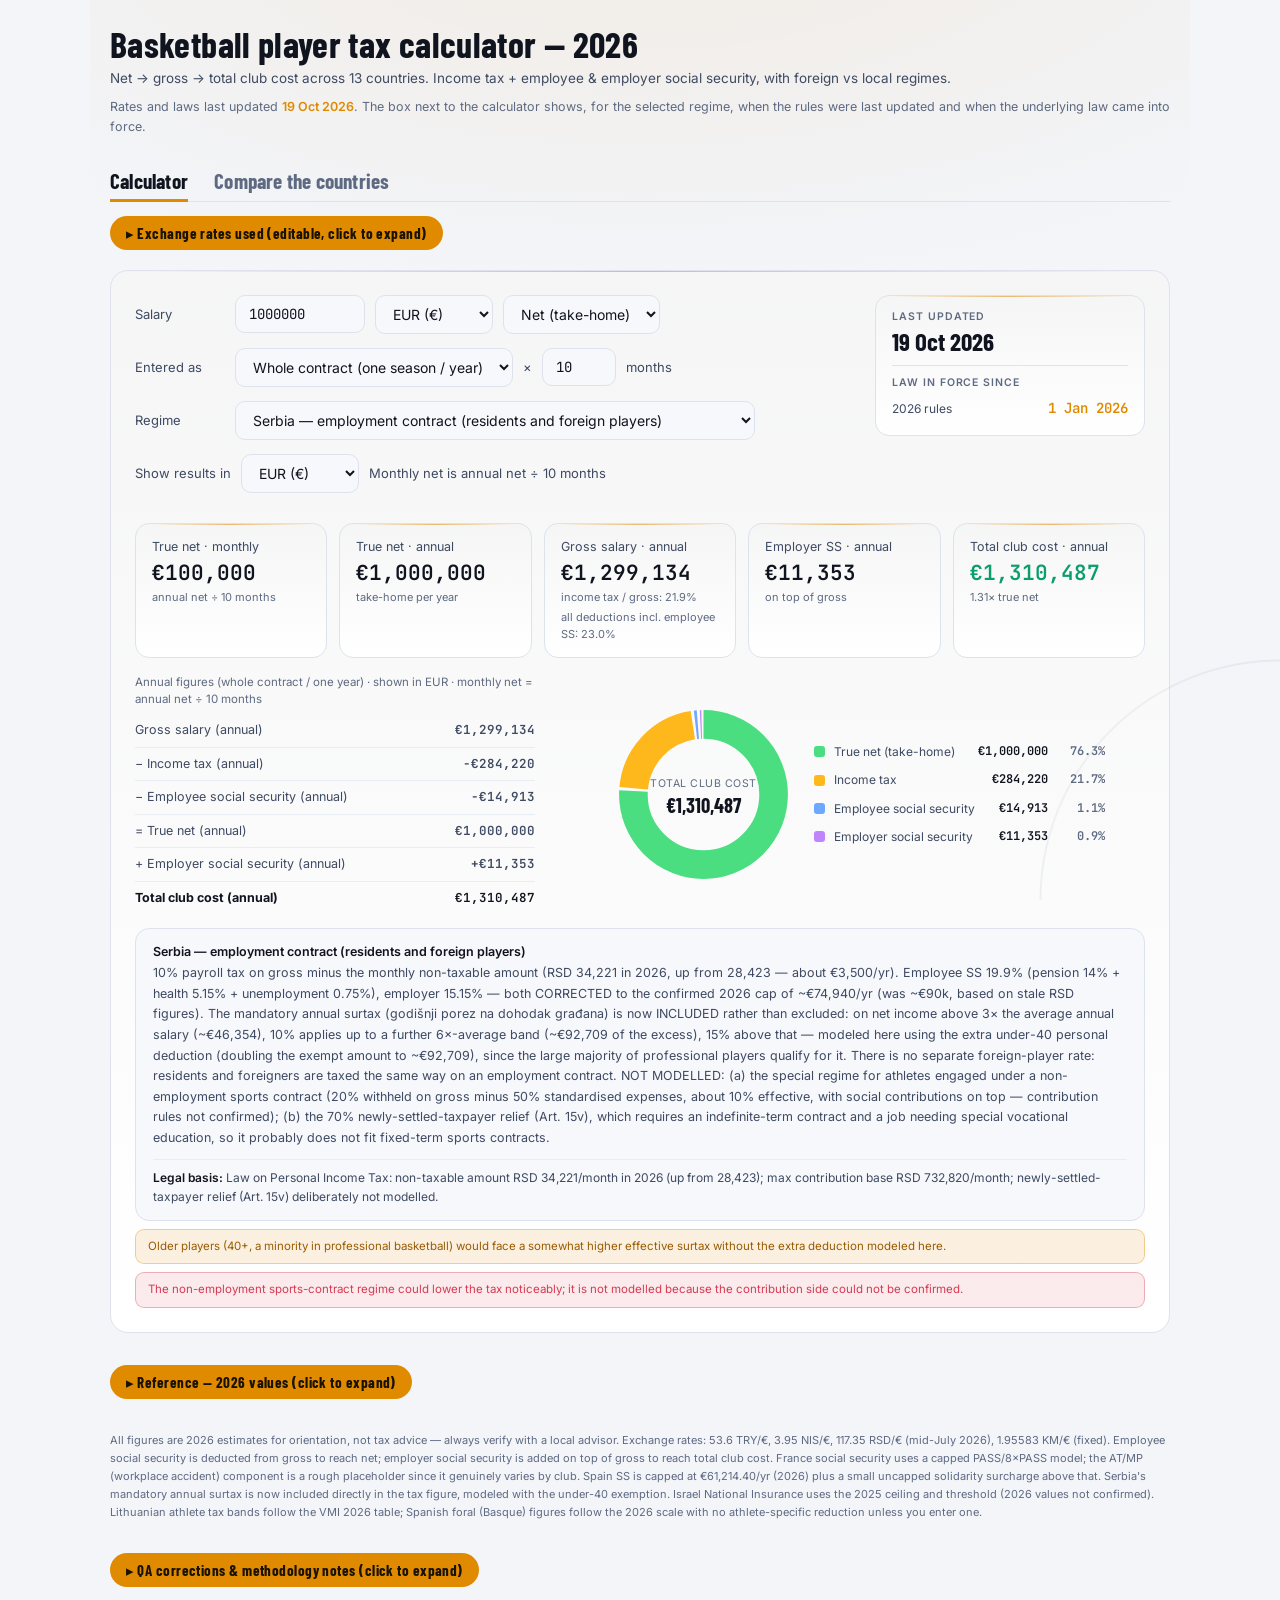
==== commit 484b0488: "Tax calculator: 13 countries (Croatia, Slovenia, Montenegro, Bosnia added), site style" ====
--- a/basketball_tax_calculator_2026.html
+++ b/basketball_tax_calculator_2026.html
@@ -229,7 +229,7 @@
 <body>
 
 <h1>Basketball player tax calculator — 2026</h1>
-<p class="subtitle">Net &rarr; gross &rarr; total club cost across 9 countries. Income tax + employee & employer social security, with foreign vs local regimes.</p>
+<p class="subtitle">Net &rarr; gross &rarr; total club cost across 13 countries. Income tax + employee & employer social security, with foreign vs local regimes.</p>
 <p class="asof">Rates and laws last updated <b>19 Oct 2026</b>. The box next to the calculator shows, for the selected regime, when the rules were last updated and when the underlying law came into force.</p>
 
 <div class="tabs" role="tablist">
@@ -245,8 +245,9 @@
     <label>TRY <input type="number" id="rate-TRY" value="53.6" step="0.1" min="0"></label>
     <label>RSD <input type="number" id="rate-RSD" value="117.35" step="0.05" min="0"></label>
     <label>ILS <input type="number" id="rate-ILS" value="3.95" step="0.01" min="0"></label>
-  </div>
-  <div class="rates-note">TRY, RSD and ILS are the mid-July 2026 rates the tax thresholds were built on. USD is an approximate rate &mdash; edit it to today&rsquo;s. Changing a rate only changes how amounts are entered and displayed; the legal thresholds inside each country&rsquo;s tax model stay fixed.</div>
+    <label>BAM <input type="number" id="rate-BAM" value="1.95583" step="0.00001" min="0"></label>
+  </div>
+  <div class="rates-note">TRY, RSD and ILS are the mid-July 2026 rates the tax thresholds were built on. BAM (convertible mark, KM) is pegged at 1.95583 per euro. Croatia, Slovenia and Montenegro use the euro. USD is an approximate rate &mdash; edit it to today&rsquo;s. Changing a rate only changes how amounts are entered and displayed; the legal thresholds inside each country&rsquo;s tax model stay fixed.</div>
 </div>
 </details>
 
@@ -291,8 +292,7 @@
         <option value="GR_50">Greece — Art.5C new-resident (50% exempt, 7 yrs; non-resident 5 of last 6 yrs)</option>
       </optgroup>
       <optgroup label="Italy">
-        <option value="IT_loc">Italy — local player, standard IRPEF</option>
-        <option value="IT_imp">Italy — foreign player, Impatriati (50% exempt; only if eligible)</option>
+        <option value="IT_loc">Italy — all players (local and foreign), standard IRPEF</option>
       </optgroup>
       <optgroup label="France">
         <option value="FR_loc">France — local player, standard</option>
@@ -313,6 +313,19 @@
       <optgroup label="Spain — foreign player options">
         <option value="ES_single">Spain — foreign, one season only (leaves by early July)</option>
         <option value="ES_multi">Spain — foreign, multi-year (partial yr 1 discount)</option>
+      </optgroup>
+      <optgroup label="Croatia">
+        <option value="HR_sp">Croatia — all players (registered athlete with own business, usual practice)</option>
+      </optgroup>
+      <optgroup label="Slovenia">
+        <option value="SI_sp">Slovenia — all players (self-employed s.p., usual practice)</option>
+      </optgroup>
+      <optgroup label="Montenegro">
+        <option value="ME_emp">Montenegro — employment contract (residents and foreign players)</option>
+      </optgroup>
+      <optgroup label="Bosnia and Herzegovina">
+        <option value="BA_fed">Bosnia and Herzegovina — Federation (FBiH) employment contract</option>
+        <option value="BA_rs">Bosnia and Herzegovina — Republika Srpska employment contract</option>
       </optgroup>
       <optgroup label="Israel">
         <option value="IL_std">Israel — established resident (up to 50%)</option>
@@ -432,8 +445,7 @@
 <tr><td>Turkey EU/UK foreign</td><td>20% flat (final) up to ~€99k, then 15–40% progressive on all income</td><td>none</td><td>none</td><td>SGK-exempt by bilateral treaty; income tax identical<span class="tag tg-f">foreign</span></td><td>Bilateral SGK treaties; GVİ 2026 tariff</td></tr>
 <tr><td>Greece standard</td><td>9–44%<span class="tag tg-fix">fixed</span></td><td>13.87% (cap €93k)<span class="tag tg-fix">fixed</span></td><td>21.79% (cap €93k)</td><td>Top rate above €60k — 2026 reform (Law 5246/2025); signing/transfer bonus &gt;€40k = flat 22%<span class="tag tg-fix">new</span></td><td>Law 5246/2025 — 1 Jan 2026</td></tr>
 <tr><td>Greece Art.5C</td><td>~22% eff.</td><td>13.87% (cap €93k)<span class="tag tg-fix">fixed</span></td><td>21.79% (cap €93k)</td><td>50% exempt 7 yrs. Must have been non-resident in Greece for 5 of the previous 6 years, moving from an EU/EEA or tax-cooperation country; bonus rule applies on top<span class="tag tg-f">foreign</span></td><td>Income Tax Code Art. 5C; EFKA 2026</td></tr>
-<tr><td>Italy local</td><td>23/33/43% + surt.</td><td>9.19%→10.19% (cap €122k)<span class="tag tg-fix">fixed</span></td><td>30% (cap €122k)</td><td>2026: middle bracket cut to 33% (confirmed current)</td><td>Legge di Bilancio 2026 — 1 Jan 2026</td></tr>
-<tr><td>Italy Impatriati</td><td>~21.5% eff. (up to €600k)<span class="tag tg-fix">fixed</span></td><td>9.19%→10.19% (cap €122k)</td><td>30% (cap €122k)</td><td>50% exempt, capped at €600k/yr (2024+ regime); INPS on full gross. Eligibility uncertain for athletes: general rules need a qualifying degree and 3 years non-residence<span class="tag tg-f">foreign</span></td><td>D.Lgs. 209/2023 art. 5 — arrivals from 1 Jan 2024</td></tr>
+<tr><td>Italy (all players)</td><td>23/33/43% + surt.</td><td>9.19%→10.19% (cap €122k)<span class="tag tg-fix">fixed</span></td><td>30% (cap €122k)</td><td>2026: middle bracket cut to 33% (confirmed current)</td><td>Legge di Bilancio 2026 — 1 Jan 2026</td></tr>
 <tr><td>France local</td><td>0–45% + surtax<span class="tag tg-fix">fixed</span></td><td>~21% → ~12% (capped)<span class="tag tg-fix">fixed</span></td><td>~42% → ~26% (capped)<span class="tag tg-fix">fixed</span></td><td>Capped at PASS &euro;48,060 &amp; 8×PASS &euro;384,480; income tax on gross &minus; deductible SS &minus; 10% allowance</td><td>Loi de finances 2026 (scale +0.9%); PASS 2026</td></tr>
 <tr><td>France Impatriate</td><td>Same scale, 30% of net pay exempt<span class="tag tg-fix">fixed</span></td><td>~21% → ~12% (capped)</td><td>~42% → ~26% (capped)</td><td>30% flat exemption (up to 50% cap with a contract-fixed bonus) for up to 8 yrs; SS unchanged vs. local<span class="tag tg-f">foreign</span></td><td>Art. 155 B CGI</td></tr>
 <tr><td>Germany</td><td>14–45% + Soli<span class="tag tg-fix">fixed</span></td><td>two-tier capped</td><td>two-tier capped</td><td>No special athlete/foreign regime; brackets corrected to 2026 §32a EStG values</td><td>§32a EStG 2026; 2026 SV ceilings — 1 Jan 2026</td></tr>
@@ -446,6 +458,11 @@
 <tr><td>Spain Basque resident</td><td>23% → 49% (49% from €208k), own foral scale<span class="tag tg-fix">fixed</span></td><td>6.5% (cap €61.2k) + solidarity</td><td>32.65% (cap €61.2k) + solidarity</td><td>Baskonia/Álava, Bilbao/Bizkaia, Gipuzkoa — foral, NOT summed with state scale; SS still national</td><td>NF 13/2013 (Bizkaia), NF 3/2014 as amended by 6/2025 (Gipuzkoa), NF 33/2013 as amended by 21/2025 (Álava) — 2026</td></tr>
 <tr><td>Spain foreign 1 season</td><td>19% EU / 24% non-EU</td><td>6.5% (cap €61.2k) + solidarity</td><td>32.65% (cap €61.2k) + solidarity</td><td>Entire season if departs by ~July 2<span class="tag tg-f">foreign</span></td><td>TRLIRNR (long-standing); SS 2026</td></tr>
 <tr><td>Spain foreign multi-yr</td><td>blended</td><td>6.5% (cap €61.2k) + solidarity</td><td>32.65% (cap €61.2k) + solidarity</td><td>Only partial yr 1 at IRNR rate<span class="tag tg-f">foreign</span></td><td>TRLIRNR + LIRPF art. 9; SS 2026</td></tr>
+<tr><td>Croatia (all players)</td><td>23% / 33% above &euro;60k (Zagreb)<span class="tag tg-fix">new</span></td><td>36.5% on fixed base &euro;2,192/mo (&asymp;&euro;9.6k/yr)</td><td>none</td><td>Usual for Croatian players; club cost = fee; VAT if receipts &gt; &euro;60k</td><td>Naredba o osnovicama 2026 (NN 150/2025)</td></tr>
+<tr><td>Slovenia (all players)</td><td>20% final on normed base (35% above &euro;72k base)<span class="tag tg-fix">new</span></td><td>40.2% on 75% of base (cap &asymp;&euro;42.8k/yr)</td><td>none</td><td>Usual: imports in their first s.p. year (any income) and players up to &euro;120k/yr; matches Olimpija&rsquo;s &ldquo;62% to the state&rdquo;</td><td>ZPZR 2026 normiranci rules</td></tr>
+<tr><td>Montenegro employment</td><td>0 / 9 / 15% monthly bands + 15% surtax (Podgorica)<span class="tag tg-fix">new</span></td><td>10.5% (no cap)</td><td>0.97%</td><td>Tax on gross; no health or employer pension contributions</td><td>Europe Now reforms &mdash; 2022 / Oct 2024</td></tr>
+<tr><td>Bosnia &ndash; Federation</td><td>10% flat<span class="tag tg-fix">new</span></td><td>31% (no cap)</td><td>5% (from Jul 2025)</td><td>Allowance 300 KM/mo; same for local and foreign</td><td>FBiH Zakon o doprinosima &mdash; 1 Jul 2025</td></tr>
+<tr><td>Bosnia &ndash; Republika Srpska</td><td>8% flat<span class="tag tg-fix">new</span></td><td>31% (no cap)</td><td>~0%</td><td>Allowance 12,000 KM/yr; same for local and foreign</td><td>RS Zakon o porezu na dohodak</td></tr>
 <tr><td>Israel standard</td><td>10–50%<span class="tag tg-fix">fixed</span></td><td>3.5% to NIS 7.5k/mo, then 12% (cap ~€154k)<span class="tag tg-fix">fixed</span></td><td>3.55% then 7.6% (cap ~€154k)</td><td>47% + 3% surtax above NIS 721,560; 2026 budget widened the 20% and 31% bands</td><td>2026 Budget brackets; NI rates 2025</td></tr>
 <tr><td>Israel foreign athlete</td><td>25% flat<span class="tag tg-fix">new</span></td><td>~1% (approx.)</td><td>~1% (approx.)</td><td>1998 Foreign Athlete regs; stay non-resident, up to 4 yrs; produces the ~1.25x vs ~2x gross-to-net gap<span class="tag tg-f">foreign</span></td><td>Foreign Athlete Regulations 1998</td></tr>
 </tbody>
@@ -454,14 +471,19 @@
 </details>
 
 <footer>
-All figures are 2026 estimates for orientation, not tax advice — always verify with a local advisor. Exchange rates: 53.6 TRY/€, 3.95 NIS/€, 117.35 RSD/€ (mid-July 2026). Employee social security is deducted from gross to reach net; employer social security is added on top of gross to reach total club cost. France social security uses a capped PASS/8×PASS model; the AT/MP (workplace accident) component is a rough placeholder since it genuinely varies by club. Spain SS is capped at €61,214.40/yr (2026) plus a small uncapped solidarity surcharge above that. Serbia's mandatory annual surtax is now included directly in the tax figure, modeled with the under-40 exemption. Israel National Insurance uses the 2025 ceiling and threshold (2026 values not confirmed). Lithuanian athlete tax bands follow the VMI 2026 table; Spanish foral (Basque) figures follow the 2026 scale with no athlete-specific reduction unless you enter one.
+All figures are 2026 estimates for orientation, not tax advice — always verify with a local advisor. Exchange rates: 53.6 TRY/€, 3.95 NIS/€, 117.35 RSD/€ (mid-July 2026), 1.95583 KM/€ (fixed). Employee social security is deducted from gross to reach net; employer social security is added on top of gross to reach total club cost. France social security uses a capped PASS/8×PASS model; the AT/MP (workplace accident) component is a rough placeholder since it genuinely varies by club. Spain SS is capped at €61,214.40/yr (2026) plus a small uncapped solidarity surcharge above that. Serbia's mandatory annual surtax is now included directly in the tax figure, modeled with the under-40 exemption. Israel National Insurance uses the 2025 ceiling and threshold (2026 values not confirmed). Lithuanian athlete tax bands follow the VMI 2026 table; Spanish foral (Basque) figures follow the 2026 scale with no athlete-specific reduction unless you enter one.
 </footer>
 
 <details class="corr-wrap">
 <summary>QA corrections &amp; methodology notes (click to expand)</summary>
 <div class="conv notes-panel">
-<div class="notes-intro"><b>Corrections log, newest first.</b> Items 18&ndash;32: October 2026 review (19&ndash;21 Oct 2026) &mdash; every country re-checked for 2026 changes and athlete-specific rules. Items 1&ndash;15: Opus review, July 2026. Items 16&ndash;17: earlier fixes.</div>
+<div class="notes-intro"><b>Corrections log, newest first.</b> Items 18&ndash;37: October 2026 review (19&ndash;23 Oct 2026) &mdash; every country re-checked for 2026 changes and athlete-specific rules. Items 1&ndash;15: Opus review, July 2026. Items 16&ndash;17: earlier fixes.</div>
 <ol class="qa">
+<li><span class="qn">37</span><div><span class="qd">Update, 23 Oct 2026</span><b>Croatia and Slovenia reduced to one option each.</b> Each now uses the route clubs actually use for local and foreign players alike: Croatia &ndash; registered athlete with own business (contributions on a fixed state base); Slovenia &ndash; self-employed s.p. on the flat-rate scheme. Employment (both countries) and the Slovenian s.p. with books were removed as options because they are rarely used and made foreign players look more expensive than locals; they are described in the notes.</div></li>
+<li><span class="qn">36</span><div><span class="qd">Update, 23 Oct 2026</span><b>Slovenia &mdash; checked against the club&rsquo;s own figure.</b> Cedevita Olimpija&rsquo;s president (Siol, 10 Jun 2026; RTV SLO, 14 Apr 2026) said the club pays 62% to the state on top of about &euro;2M net for players (20% seven years ago). The merged option switched to books above &euro;120k and gave about 83% for a typical roster, too high. Imports usually spend one season in Slovenia and can use the flat-rate s.p. in their first year at any income, which gives about 60% and matches the club&rsquo;s figure. The flat-rate option now applies at any income, and the with-books option is separate for players above &euro;120k a year for two or more years.</div></li>
+<li><span class="qn">35</span><div><span class="qd">Update, 23 Oct 2026</span><b>Options reduced to what clubs actually use.</b> Italy: the impatriati option was removed (since 2024 athletes need a degree, 3 years of non-residence and a 4-year residence commitment; few imports qualify), so Italy now has one option for all players. Slovenia: the two self-employed options were merged into one &ldquo;usual practice&rdquo; option (flat-rate up to &euro;120,000 a year, books above), since most first-league players work as s.p.; employment is labelled as rarely used. Croatia: the own-business (obrt) option is now listed first as the usual route for Croatian players, as press reports on Cibona describe.</div></li>
+<li><span class="qn">34</span><div><span class="qd">Update, 23 Oct 2026</span><b>Four countries added: Croatia, Slovenia, Montenegro, Bosnia and Herzegovina.</b> Each was checked for athlete-specific rules and for differences between local and foreign players. None has a foreign-player tax regime, so the same rules apply to residents and imports. Athlete-specific routes found and modelled: Croatia &ndash; self-employed registered athlete paying contributions on a fixed state base (&euro;2,192/month); Slovenia &ndash; self-employed registered athlete with the 15% (max &euro;25,000) athlete allowance, and the flat-rate s.p. (normiranec). Found but not modelled because the contribution side could not be confirmed: Montenegro non-salary sports income (15% after 30% costs) and Republika Srpska professional sports income as &ldquo;other income&rdquo; (13%). Bosnia is split by entity (Federation vs Republika Srpska), and the convertible mark (KM) was added as a currency.</div></li>
+<li><span class="qn">33</span><div><span class="qd">Update, 23 Oct 2026</span><b>France &mdash; employer unemployment insurance corrected.</b> Ch&ocirc;mage (4.05%) and AGS (0.25%) apply up to 4&times;PASS (&euro;192,240), not just up to 1&times;PASS; this adds about &euro;6,200 a year of employer cost for any salary above &euro;192k. Rechecked the rest: employer contributions in France are mostly uncapped (health 13%, family 5.25%, etc.), and there is no athlete-specific reduction for professional club players. The old collective image-rights exemption (DIC) was abolished in 2010; the 2017 individual image-rights fee depends on a sector agreement and is not modelled. The local transport levy (up to about 3.2% in Paris) is not included.</div></li>
 <li><span class="qn">32</span><div><span class="qd">Update, 21 Oct 2026</span><b>Italy &mdash; impatriate eligibility flagged.</b> Italian commentary says that since 2024 athletes no longer have a sports-specific route and must meet the general &ldquo;high qualification&rdquo; test (a degree or certified higher qualification) plus 3 years of prior non-residence. The Impatriati option is kept but labelled &ldquo;only if eligible&rdquo; and the note says to use the local option unless an adviser confirms.</div></li>
 <li><span class="qn">31</span><div><span class="qd">Update, 21 Oct 2026</span><b>France &mdash; impatriate regime corrected.</b> Three independent sources describe a 30% flat exemption (or a contract-fixed bonus up to a 50% cap) for up to 8 years, with no 2024 reform to 50%/5 years. The option now uses 30% of net pay exempt. Also fixed the French taxable base: it previously deducted a flat 23.5% of gross for social contributions, far above the real deductible share at high salaries; it now uses the actual deductible employee contributions.</div></li>
 <li><span class="qn">30</span><div><span class="qd">Update, 21 Oct 2026</span><b>Tax base now net of employee social contributions (Spain, Germany, Italy, Greece, Turkey, France).</b> Several countries applied the income-tax scale to raw gross although employee social contributions are deductible, which overstated tax (and gross) by roughly 2&ndash;7% of pay at mid-range salaries. Germany now uses taxable income (work-expense allowance and deductible pension/health/care contributions) with the correct solidarity phase-in; Spain deducts social security and the &euro;2,000 expense allowance and credits the &euro;5,550 personal minimum; Italy and Greece deduct employee contributions; Turkey deducts SGK above the withholding threshold. Serbia, Lithuania and Israel were checked and left unchanged. The Turkey overlap zone moved accordingly.</div></li>
@@ -537,12 +559,44 @@
 function franceTaxableBase(g,exemptRate){const emp=franceEmpSS(g);const ded=Math.max(0,emp-0.0285*g);const exempt=(exemptRate||0)*Math.max(0,g-emp);const b=Math.max(0,g-ded-exempt);return Math.max(0,b-Math.min(b*0.10,14430));}
 function franceTax(base){let t=prog(base,FR_B);if(base>500000)t+=(base-500000)*0.04+(Math.min(base,500000)-250000)*0.03;else if(base>250000)t+=(base-250000)*0.03;return t;}
 function franceEmpSS(g){return g*0.1010+prog(g,[[FR_PASS,.1091],[FR_PASS8,.0972],[Infinity,0]]);}
-function franceEmrSS(g){return g*0.236+prog(g,[[FR_PASS,.1881],[FR_PASS8,.1457],[Infinity,0]]);}
+function franceEmrSS(g){return g*0.236+prog(g,[[FR_PASS,.1881],[FR_PASS*4,.1887],[FR_PASS8,.1457],[Infinity,0]]);}
 function turkeyTax(g){return prog(g,TR_B,EUR_TRY);}
 function israelTax(g){return prog(g,IL_B,NIS_EUR);}
 function ltTax(g){return prog(g,LT_B);}
 
+/* ---------- Croatia (2026) ---------- */
+const HR_ALLOW=7200,HR_THR=60000,HR_LO=0.23,HR_HI=0.33,HR_PEN_CAP=143496,HR_SP_BASE=2192.30*12;
+function hrTax(base){base=Math.max(0,base);return Math.min(base,HR_THR)*HR_LO+Math.max(0,base-HR_THR)*HR_HI;}
+function hrEmpSS(key,g){return key==='HR_sp'?HR_SP_BASE*0.365:Math.min(g,HR_PEN_CAP)*0.20;}
+/* ---------- Slovenia (2026) ---------- */
+const SI_B=[[9721.43,.16],[28592.44,.26],[57184.88,.33],[82346.23,.39],[Infinity,.50]];
+const SI_GA=5551.93,SI_OZP=39.36*12,SI_SP_RATE=0.402,SI_SP_MIN=1521.62*12,SI_SP_MAX=8876.11*12;
+function siGA(inc){return inc<=17766.18?SI_GA+Math.max(0,20832.39-1.17259*inc):SI_GA;}
+function siClamp(b){return Math.min(Math.max(b,SI_SP_MIN),SI_SP_MAX);}
+function siNormBase(g){return 0.2*Math.min(g,60000)+Math.max(0,g-60000);}
+function siSpContrib(g){const k=SI_SP_RATE*0.75;return SI_SP_RATE*siClamp(0.75*g/(1+k));}
+const SI_NORM_MAX=120000;
+function siEmpSS(key,g){
+  if(key==='SI_emp')return g*0.231+SI_OZP;
+  if(key==='SI_books')return siSpContrib(g)+SI_OZP;
+  return SI_SP_RATE*siClamp(0.75*siNormBase(g))+SI_OZP;
+}
+function siTax(key,g){
+  if(key==='SI_emp'){const inc=g-g*0.231;return prog(Math.max(0,inc-siGA(inc)),SI_B);}
+  if(key==='SI_books'){const profit=g-siSpContrib(g);return prog(Math.max(0,profit-siGA(profit)-Math.min(0.15*g,25000)),SI_B);}
+  const b=siNormBase(g);return Math.min(b,72000)*0.20+Math.max(0,b-72000)*0.35;
+}
+/* ---------- Montenegro (2026) ---------- */
+function meTax(g){return prog(g,[[8400,0],[12000,.09],[Infinity,.15]])*1.15;}
+/* ---------- Bosnia and Herzegovina (2026) ---------- */
+const BAM=1.95583,BA_FED_ALLOW=3600/BAM,BA_RS_ALLOW=12000/BAM;
+
 function getTax(key,g){
+  if(key==='HR_emp'||key==='HR_sp')return hrTax(g-hrEmpSS(key,g)-HR_ALLOW);
+  if(key==='SI_emp'||key==='SI_sp'||key==='SI_books')return siTax(key,g);
+  if(key==='ME_emp')return meTax(g);
+  if(key==='BA_fed')return 0.10*Math.max(0,g-g*0.31-BA_FED_ALLOW);
+  if(key==='BA_rs')return 0.08*Math.max(0,g-g*0.31-BA_RS_ALLOW);
   if(key==='DE_loc')return germanyTaxGross(g);
   if(key==='FR_loc')return franceTax(franceTaxableBase(g));
   if(key==='FR_imp')return franceTax(franceTaxableBase(g,0.30));
@@ -560,6 +614,10 @@
   return 0;
 }
 function getEmpSS(key,g){
+  if(key==='HR_emp'||key==='HR_sp')return hrEmpSS(key,g);
+  if(key==='SI_emp'||key==='SI_sp'||key==='SI_books')return siEmpSS(key,g);
+  if(key==='ME_emp')return g*0.105;
+  if(key==='BA_fed'||key==='BA_rs')return g*0.31;
   if(key==='DE_loc')return germanyEmpSS(g);
   if(key==='IL_std')return ilEmpSS(g);
   if(key==='LT_for')return 0;
@@ -572,6 +630,11 @@
   const d=mp[key]||[0,null];return d[1]?Math.min(g,d[1])*d[0]:g*d[0];
 }
 function getEmrSS(key,g){
+  if(key==='HR_emp')return g*0.165;
+  if(key==='SI_emp')return g*0.171;
+  if(key==='ME_emp')return g*0.0097;
+  if(key==='BA_fed')return g*0.05;
+  if(key==='HR_sp'||key==='SI_sp'||key==='SI_books'||key==='BA_rs')return 0;
   if(key==='IL_std')return ilEmrSS(g);
   if(key==='DE_loc')return germanyEmrSS(g);
   if(key==='LT_for'||key==='LT_loc')return 0;
@@ -583,9 +646,9 @@
 }
 function solveGross(key,targetNet){let g=targetNet*1.9;for(let i=0;i<200;i++){const net=g-getTax(key,g)-getEmpSS(key,g);const err=net-targetNet;if(Math.abs(err)<0.5)break;g-=err*0.5;}return g;}
 function solveBisect(key,targetNet,lo,hi){for(let i=0;i<100;i++){const mid=(lo+hi)/2;const net=mid-getTax(key,mid)-getEmpSS(key,mid);if(net<targetNet)lo=mid;else hi=mid;}return(lo+hi)/2;}
-const CUR={EUR:{sym:'€',rate:1},USD:{sym:'$',rate:1.17},TRY:{sym:'₺',rate:53.6},RSD:{sym:'RSD ',rate:117.35},ILS:{sym:'₪',rate:3.95}};
-const CUR_ALL=['EUR','USD','TRY','RSD','ILS'];
-const LOCAL_CUR={RS:'RSD',TR:'TRY',IL:'ILS'};
+const CUR={EUR:{sym:'€',rate:1},USD:{sym:'$',rate:1.17},TRY:{sym:'₺',rate:53.6},RSD:{sym:'RSD ',rate:117.35},ILS:{sym:'₪',rate:3.95},BAM:{sym:'KM\u00a0',rate:1.95583}};
+const CUR_ALL=['EUR','USD','TRY','RSD','ILS','BAM'];
+const LOCAL_CUR={RS:'RSD',TR:'TRY',IL:'ILS',BA:'BAM'};
 let OUT='EUR',MONTHS=10;
 function fmt(v){const c=CUR[OUT];const x=Math.round(v*c.rate);return(x<0?'−':'')+c.sym+Math.abs(x).toLocaleString('en-US')}
 function curLabel(c){return c+' ('+CUR[c].sym.trim()+')'}
@@ -635,6 +698,10 @@
  TR:{law:'GVİ 2026 wage-income tariff (GVK art. 103: 15/20/27/35/40%); GVK Geçici Madde 72 (sports withholding: 20% top league, 10% / 5% lower tiers); SGK 2026 ceiling',eff:'1 Jan 2026'},
  DE:{law:'§32a EStG 2026 tariff (basic allowance €12,348, 42% from €69,879, 45% from €277,826); Soli allowance €20,350; 2026 social-security ceilings (health/care €69,750, pension €101,400)',eff:'1 Jan 2026'},
  IL:{law:'Income-tax brackets as revised in the 2026 Budget (20% band to NIS 228,000, 31% to NIS 301,200; applied from Jan 2026); 3% surtax above NIS 721,560; National Insurance rates 2025 (ceiling NIS 50,695/month — the 2026 ceiling was not confirmed); Foreign Athlete Regulations 1998',eff:'1 Jan 2026 (brackets); regulations 1998'},
+ HR:{law:'Income Tax Act (Zakon o porezu na dohotku) as amended from 2024: City of Zagreb rates 23% / 33% (threshold \u20ac60,000 a year of tax base), personal allowance \u20ac600/month; Contributions Act: pension 15% + 5% (employee, max base \u20ac11,958/month in 2026), health 16.5% (employer, no cap); Naredba o osnovicama 2026 (NN 150/2025): self-employed athlete base \u20ac2,192.30/month (coefficient 1.1)',eff:'1 Jan 2026 (bases and allowance); 1 Jan 2024 (rate structure)'},
+ SI:{law:'Zakon o dohodnini (ZDoh-2): 2026 scale 16/26/33/39/50%, general allowance \u20ac5,551.93; special allowance for registered professional athletes (15% of revenue, max \u20ac25,000); employment contributions 23.1% employee / 17.1% employer including the 1% long-term-care contribution (ZDOsk-1, from 1 Jul 2025); compulsory health contribution \u20ac39.36/month (from 1 Mar 2026); s.p. contributions 40.2% (ZPIZ-2 art. 145: base 75% of profit, min 60% and max 3.5\u00d7 average wage); normiranci per ZPZR 2026 (80% normed costs to \u20ac60k, 20% tax to \u20ac72k base, 35% above)',eff:'1 Jan 2026 (scale, normiranci); 1 Jul 2025 (long-term-care contribution)'},
+ ME:{law:'Zakon o porezu na dohodak fizi\u010dkih lica (\u201cEurope Now\u201d reforms): employment income 0% to \u20ac700/month, 9% to \u20ac1,000, 15% above; Podgorica surtax 15% of the tax; contributions after the October 2024 reform: employee pension 10% + unemployment 0.5%, employer unemployment 0.5% + Labour Fund 0.2% + Chamber 0.27%; health contributions abolished in 2022; no contribution ceiling',eff:'1 Jan 2022 (tax scale); 1 Oct 2024 (contributions)'},
+ BA:{law:'FBiH: Zakon o porezu na dohodak (10%, personal allowance 300 KM/month) and Zakon o doprinosima (employee 31%: pension 17%, health 12.5%, unemployment 1.5%; employer 5% from 1 Jul 2025). Republika Srpska: Zakon o porezu na dohodak (8% on personal income, allowance 12,000 KM a year) and contributions 31% paid from gross (pension 18.5%, health 10.2%, child protection 1.7%, unemployment 0.6%). No contribution ceiling found in either entity',eff:'1 Jul 2025 (FBiH employer cut); 2026 parameters'},
  RS:{law:'Law on Personal Income Tax: non-taxable amount RSD 34,221/month in 2026 (up from 28,423); max contribution base RSD 732,820/month; newly-settled-taxpayer relief (Art. 15v) deliberately not modelled',eff:'1 Jan 2026'}
 };
 const SINCE={
@@ -645,11 +712,15 @@
  ES_single:[['Non-resident tax','long-standing'],['Social security','1 Jan 2026']],
  ES_multi:[['Non-resident tax','long-standing'],['Social security','1 Jan 2026']],
  GR:[['2026 tax reform','1 Jan 2026']],
- IT:[['IRPEF / INPS','1 Jan 2026'],['Impatriati regime','1 Jan 2024']],
+ IT:[['IRPEF / INPS','1 Jan 2026']],
  TR:[['Tax tariff & SGK','1 Jan 2026']],
  DE:[['2026 tariff','1 Jan 2026']],
  IL:[['Tax brackets','1 Jan 2026'],['Foreign-athlete rules','1998']],
- RS:[['2026 rules','1 Jan 2026']]
+ RS:[['2026 rules','1 Jan 2026']],
+ HR:[['2026 bases & allowance','1 Jan 2026'],['Rate structure','1 Jan 2024']],
+ SI:[['2026 scale & normiranci','1 Jan 2026'],['Long-term-care contribution','1 Jul 2025']],
+ ME:[['Tax scale','1 Jan 2022'],['Contributions','1 Oct 2024']],
+ BA:[['FBiH employer cut','1 Jul 2025'],['2026 parameters','1 Jan 2026']]
 };
 function lawKey(key){return SINCE[key]?key:key.split('_')[0];}
 function lawLine(key){
@@ -671,9 +742,9 @@
 TR_for:{t:'Turkey BSL — EU/UK foreign (SGK-exempt)',n:'HOW IT WORKS: income up to ~\u20ac98,881/yr (TRY 5.3M) is taxed at a flat 20% withholding that is final; above it the player files an annual return and ALL income is taxed on the progressive scale (the 20% already withheld is credited). That creates a cliff: just over the threshold net drops by roughly \u20ac8k\u201312k. When you enter a NET amount, the calculator finds the gross that delivers that net after the annual return \u2014 the club grosses up so the player keeps the promised amount, and the March settlement is part of the club\u2019s cost. If two gross amounts give the same net (a band of net amounts just below the threshold-level net), it uses the lower, 20%-final one, because the club would never pay more for the same net. Press-reported \"net\" salaries often mean only the in-season take-home after the 20% withholding, which is higher than a true final net. Income tax is identical to a local player (same 15–40% wage scale) — nationality does not change income tax, and no exemption exists for foreigners, non-residents, or new taxpayers under Ge\u00e7ici Madde 72 (confirmed: non-resident "dar m\u00fckellef" athletes are taxed on Turkey-source wage income the same way). BUT a foreign player who stays covered by their home social security and comes from a country with a bilateral social security treaty with Turkey (most EU states, the UK) is EXEMPT from Turkish SGK — no employee or employer social security is due in Turkey. This is the one real foreign-player advantage in Turkey.',wy:'Requires the proper A1-equivalent / coverage certificate on file. US players do NOT qualify (no treaty) — use the local/US option instead.',wr:''},
 GR_std:{t:'Greece — standard resident (9–44%)',n:'Brackets 9/20/26/34/39/44% (top above €60k) — this is the reformed 2026 scale under Law 5246/2025, which cut mid-bracket rates and raised the 44% threshold from €40k to €60k; several third-party sites still show the older pre-reform 9/22/28/36/44% scale with the 44% threshold at €40k. Employee EFKA 13.87%, employer 21.79%, both capped €93,143/yr (€7,761.94/mo). NEW: a signing/transfer/renewal contract bonus over €40,000 (Law 4646/2019 art.76 — explicitly names "καλαθοσφαιριστές", basketball players, alongside footballers) is taxed separately at a flat 22% final withholding instead of the ordinary scale, and isn\u2019t subject to EFKA (which applies only to regular monthly pay). Applies equally to local and foreign players — it depends on payment type, not nationality. TAX BASE: the scale is applied to gross minus employee EFKA contributions (deductible). The small low-income tax credit is zero at these salaries and not modelled.',wy:'',wr:'The €40k/22% bonus figures are last confirmed from the 2019\u20132020 reform documents — verify current status with a local advisor.'},
 GR_50:{t:'Greece \u2014 Art.5C new-resident exemption',n:'50% income exemption for 7 tax years from approval (progressive scale applied to half the income). CONDITIONS: (1) you must NOT have been a Greek tax resident in 5 of the 6 years before moving your tax residence to Greece; (2) you must move your residence from an EU/EEA state or from a country with which Greece has an administrative-cooperation agreement in tax matters in force; (3) you work for a Greek employer (or the Greek branch of a foreign company) in a new position; (4) you declare you will stay in Greece at least 2 years. This is about residency HISTORY, not nationality \u2014 a Greek player returning after years abroad (e.g. an NBA stint) can qualify exactly like a genuinely foreign signee. Non-EU origin (e.g. the USA) is not ruled out, but it depends on that cooperation agreement being in force with the country concerned; the sources I found do not confirm the US case, so check with a Greek adviser. I found no rule excluding professional athletes, but none of the sources addresses athletes either way. The signing/transfer/renewal bonus rule (flat 22% above \u20ac40k, see GR_std) is modelled here on top of the 50%-exempt base salary; whether the two can be combined was not confirmed. TAX BASE: the 50% exemption is applied to gross minus employee EFKA contributions.',wy:'A one-year contract may not satisfy the 2-year-stay declaration; a genuine break in Greek residency (e.g. an NBA stint) restarts eligibility only if it covers 5 of the previous 6 years.',wr:'Origin-country condition for non-EU players (including the US) not confirmed \u2014 verify before relying on the 50% exemption.'},
-IT_loc:{t:'Italy — local player, standard IRPEF',n:'2026: 23% to €28k, 33% to €50k (reduced from 35% by the 2026 Budget Law, L.199/2025 — several third-party sites still show the old 35%), 43% above, +~2.5% regional/municipal surtax. Employee INPS 9.19% up to €56,224/yr, then 10.19% up to the €122,295/yr cap (0% above); employer ~30%, same cap. TAX BASE: IRPEF is applied to gross minus employee INPS contributions (fully deductible), then the ~2.5% regional/municipal surtax. Employment tax credits are zero at these salary levels and are not modelled.',wy:'',wr:''},
+IT_loc:{t:'Italy — all players (local and foreign), standard IRPEF',n:'2026: 23% to €28k, 33% to €50k (reduced from 35% by the 2026 Budget Law, L.199/2025 — several third-party sites still show the old 35%), 43% above, +~2.5% regional/municipal surtax. Employee INPS 9.19% up to €56,224/yr, then 10.19% up to the €122,295/yr cap (0% above); employer ~30%, same cap. TAX BASE: IRPEF is applied to gross minus employee INPS contributions (fully deductible), then the ~2.5% regional/municipal surtax. Employment tax credits are zero at these salary levels and are not modelled. SAME FOR FOREIGN PLAYERS: Italy has no flat or reduced rate for foreign athletes; a non-resident is taxed on the same IRPEF scale.',wy:'The impatriati regime (50% exempt) is no longer offered as an option. Since 2024 athletes can only use the general regime, which needs a recognised high qualification (a degree), no Italian residence in the previous 3 years and a commitment to stay resident in Italy for 4 years (otherwise the benefit is clawed back). Few basketball imports meet all of this. The old sports-specific regime survives only for contracts signed by 31 Dec 2023 (and only above \u20ac1M of income).',wr:''},
 IT_imp:{t:'Italy — foreign player, Impatriati',n:'ELIGIBILITY IS UNCERTAIN: since 1 Jan 2024 the sports-specific channel is gone and athletes fall under the general rules, which require high qualification or specialisation (in practice a degree or certified higher qualification) and 3 years of prior non-residence; Italian commentary warns that the tax office may question the link between a degree and sports work, and one source says athletes without a degree are excluded. Players who moved or signed before 31 Dec 2023 keep the older rules. Use the local option unless an adviser confirms eligibility. CORRECTED: the old athlete-specific rules (income floor, age 20+, 0.5% levy) came from art.16 of D.Lgs.147/2015, which was repealed by D.Lgs.209/2023 for anyone transferring Italian residence from 2024 onward — it only survives for players who signed their contract by 31 Dec 2023. For everyone signing now, the current regime (D.Lgs.209/2023 art.5) treats athletes the same as any other qualifying worker: 50% of income is excluded from the taxable base, up to a &euro;600,000/yr CAP (not a floor) — any income above &euro;600k is fully taxed at ordinary rates, smoothly, with no cliff. Requires: not an Italian tax resident for the 3 years before the move (6\u20137 years in some same-employer-return cases), commit to 4 years\u2019 future residency, and elevated qualification or specialisation \u2014 in practice a degree or certified higher qualification (two Italian sources read the rule this way; an earlier version of this note said 5+ years of professional sporting experience could substitute, which these sources do not support). Duration 5 years. INPS applies on the FULL gross regardless — the income-tax exemption does not reduce social security. TAX BASE: as for local players, the 50% reduction is applied to gross minus employee INPS contributions.',wy:'This is about prior non-Italian tax residency, not nationality — an Italian player returning from years abroad can qualify the same as a genuinely foreign signee.',wr:'No official Agenzia delle Entrate ruling specifically confirms how the qualification test applies to basketball players under the new regime — case-by-case, verify with a local advisor.'},
-FR_loc:{t:'France — local player, standard',n:'Progressive IR (0–45%) plus CEHR surtax (3% on €250k–500k, 4% above), applied to taxable income = gross &minus; employee SS &minus; the 10% professional-expense allowance (capped &euro;14,430) — not to raw gross. Social security is capped, not flat: an uncapped slice (CSG/CRDS, maladie, famille, vieillesse d\u00e9plafonn\u00e9e, \u2248 10.1% employee / 23.6% employer) applies to the whole salary, plus a PASS-tier (\u20ac48,060, \u224811% employee / 19% employer) and an AGIRC-ARRCO tier up to 8\u00d7PASS (\u20ac384,480, \u22489.7% employee / 14.6% employer) that phase out entirely above that. Confirmed against the LNB\u2019s official Convention Collective du Basket Professionnel: players are ordinary salari\u00e9s under the r\u00e9gime g\u00e9n\u00e9ral (same caps as any employee), with the one basketball-specific wrinkle being that LNB players are contractually excluded from the "r\u00e9gime de retraite des cadres" (skips two small cadre-only add-ons, already excluded from this model). NO social-charge exclusion exists for foreign players who sign directly with a French club — same caps apply to local and foreign hires alike. TAX BASE (corrected): taxable salary = gross minus the DEDUCTIBLE part of employee contributions (employee SS less the non-deductible CSG/CRDS share, about 2.85% of gross) minus the 10% expense allowance (capped \u20ac14,430). An earlier version deducted a flat 23.5% of gross, which overstated the deduction at high salaries and understated the tax.',wy:'',wr:'Uncapped employer rate includes a rough placeholder for AT/MP (workplace accident insurance), which genuinely varies by club/activity and isn\u2019t precisely known here.'},
+FR_loc:{t:'France — local player, standard',n:'Progressive IR (0–45%) plus CEHR surtax (3% on €250k–500k, 4% above), applied to taxable income = gross &minus; employee SS &minus; the 10% professional-expense allowance (capped &euro;14,430) — not to raw gross. Social security is capped, not flat: an uncapped slice (CSG/CRDS, maladie, famille, vieillesse d\u00e9plafonn\u00e9e, \u2248 10.1% employee / 23.6% employer) applies to the whole salary, plus a PASS-tier (\u20ac48,060, \u224811% employee / 19% employer) an unemployment-insurance tier up to 4\u00d7PASS (\u20ac192,240, employer 4.30%: ch\u00f4mage 4.05% + AGS 0.25%; nothing for the employee) and an AGIRC-ARRCO tier up to 8\u00d7PASS (\u20ac384,480, \u22489.7% employee / 14.6% employer) that phase out entirely above that. Confirmed against the LNB\u2019s official Convention Collective du Basket Professionnel: players are ordinary salari\u00e9s under the r\u00e9gime g\u00e9n\u00e9ral (same caps as any employee), with the one basketball-specific wrinkle being that LNB players are contractually excluded from the "r\u00e9gime de retraite des cadres" (skips two small cadre-only add-ons, already excluded from this model). NO social-charge exclusion exists for foreign players who sign directly with a French club — same caps apply to local and foreign hires alike. TAX BASE (corrected): taxable salary = gross minus the DEDUCTIBLE part of employee contributions (employee SS less the non-deductible CSG/CRDS share, about 2.85% of gross) minus the 10% expense allowance (capped \u20ac14,430). An earlier version deducted a flat 23.5% of gross, which overstated the deduction at high salaries and understated the tax.',wy:'',wr:'Uncapped employer rate includes a rough placeholder for AT/MP (workplace accident insurance), which genuinely varies by club/activity and isn\u2019t precisely known here. NOT included: the local transport levy (versement mobilit\u00e9), 0% to about 3.2% of gross depending on the city (about 3.2% in Paris), paid by clubs with 11+ employees. NOT modelled: an image-rights fee (redevance, Code du sport art. L222-2-10-1) that a club may pay outside the salary and free of social contributions, because it needs a basketball sector agreement setting its ceiling and minimum salary, which could not be confirmed.'},
 FR_imp:{t:'France \u2014 foreign player, impatriate (Art.155 B)',n:'Impatriate regime: an "impatriation bonus" is exempt from income tax. Modelled with the flat option: 30% of net remuneration (gross minus employee social security) is exempt, for up to 8 years. A contract can instead fix the bonus at its actual amount, up to a cap of 50% of total pay, but only while pay after the exemption stays above a reference salary for comparable work (not modelled). Conditions: not a French tax resident in the 5 full calendar years before, hired from abroad or posted within a group, and you become a French tax resident. Social charges still apply to the full salary, same as a local player; the employer payroll tax is exempt on the exempt part (not modelled). Earlier versions used a 50% exemption for 5 years labelled as a 2024 reform; none of the sources I found support that, so it was replaced.',wy:'Requires the player not to have been a French tax resident in the 5 calendar years before taking up the role.',wr:'The exempt share can be higher than 30% if the contract fixes a larger bonus and the reference-salary test allows it; 30% is the safe flat default. Checked against law-firm and tax-adviser articles, not the statute itself.'},
 DE_loc:{t:'Germany — standard (all players)',n:'CORRECTED: 2026 tariff (§32a EStG) was using stale bracket boundaries/coefficients from an earlier tax year. Now: 0% to €12,348, 14\u201342% rising through two progression zones to €69,879, flat 42% to €277,825, 45% above; Soli (5.5% of tax) above €20,350 tax liability. Two SS caps, both confirmed current for 2026: pension+unemployment €101,400/yr, health+care €69,750/yr. Health ~8.75% each side (7.3% base + ~1.45% average Zusatzbeitrag). Care (Pflegeversicherung) employer share is fixed at 1.7%; employee modeled at the childless-adult rate (2.5%) since family status isn\u2019t tracked here \u2014 with a dependent child it would be lower (~1.9%). TAX BASE: the tariff is applied to taxable income = gross minus the \u20ac1,230 work-expense and \u20ac36 special-expense allowances and the deductible part of employee social contributions (pension 9.3% up to the \u20ac101,400 ceiling, health and care contributions up to \u20ac69,750, health less the 4% sick-pay share) \u2014 not applied to raw gross. Solidarity surcharge uses the 2026 allowance and phase-in.',wy:'No special regime for athletes or foreign players \u2014 confirmed via multiple sources: once a player signs and relocates, they\u2019re treated as an ordinary employee (\u201cnormaler Angestellter\u201d) under standard payroll tax, regardless of nationality. The only nationality-relevant nuance is a separate \u00a750a withholding (~15%) that applies to a foreign athlete\u2019s Germany-source income from a one-off appearance without German residency \u2014 not relevant to a player who signs a season-long contract and relocates.',wr:''},
 ES_mad:{t:'Spain — Madrid resident (45% top)',n:'Progressive to a 45% top rate (24.5% state + 20.5% regional, above ~€60k). Athletes are excluded from the Beckham Law impatriate regime (Ley 26/2014, effective 1 Jan 2015, unchanged by later reforms) — so there is no reduced flat-rate option for foreign players who become residents. Employee SS 6.5%, employer ~32.65% (incl. an estimated workplace-accident premium), both capped at €61,214.40/yr (2026), plus a small uncapped "cuota de solidaridad" above that cap (see note). TAX BASE: IRPF is applied to gross minus employee social security and the \u20ac2,000 other-expenses allowance, less the personal minimum (\u20ac5,550, credited at the lowest bracket rate) \u2014 not to raw gross.',wy:'',wr:''},
@@ -684,7 +755,15 @@
 ES_mur:{t:'Spain — Región de Murcia resident',n:'NEW: progressive to 47% (24.5% state + 22.5% regional) — same top rate as Andalucía. TAX BASE: IRPF is applied to gross minus employee social security and the \u20ac2,000 other-expenses allowance, less the personal minimum (\u20ac5,550, credited at the lowest bracket rate) \u2014 not to raw gross.',wy:'',wr:''},
 ES_bas:{t:'Spain — Basque Country resident (Baskonia/Álava, Bilbao/Bizkaia, Gipuzkoa)',n:'CORRECTED: the 2026 foral scale is the same in all three territories \u2014 23% to \u20ac18,080, 28% to \u20ac36,160, 35% to \u20ac54,240, 40% to \u20ac77,450, 45% to \u20ac107,260, 46% to \u20ac142,960, 47% to \u20ac208,390, 49% above. (The earlier bracket limits in this calculator did not match the official tables.) On a multi-million salary this is about 49% at the margin, i.e. HIGHER than Madrid (45%), not lower. It is lower than the common regime only on mid-sized incomes (roughly \u20ac60\u2013200k). Employee/employer social security is the national system, identical to the rest of Spain. TAX BASE: IRPF is applied to gross minus employee social security and the \u20ac2,000 other-expenses allowance, less the personal minimum (\u20ac5,550, credited at the lowest bracket rate) \u2014 not to raw gross.',wy:'Sports press often reports Basque clubs paying roughly half the normal tax (about 25% vs 50%). I could not reproduce that from the 2026 law. The best-documented source is a 2019 Bizkaia decree that would have exempted 50% of \u201cirregular\u201d income such as athletes\u2019 pay with no cap \u2014 it was withdrawn in September 2019. A 2011 article describes 24% vs 43% when Bizkaia and \u00c1lava let imported players use an impatriate regime; common-regime Spain closed that route to athletes in 2015, and I could not confirm whether the foral regimes cover athletes. Press examples may also compare net-contract budgets (clubs that cover costs) with gross-contract budgets. Use the \u201cBasque athlete tax reduction\u201d what-if field to test the press claim.',wr:'Unconfirmed: whether any athlete-specific reduction (irregular-income exemption, impatriate regime, pension-fund deductions) is in force in 2026 in Bizkaia or \u00c1lava. Check with a Basque tax adviser before relying on a lower rate.'},
 IL_std:{t:'Israel — established resident (up to 50%)',n:'10/14/20/31/35/47% + 3% surtax above NIS 721,560 (about \u20ac183k) = 50% max. UPDATED: the 2026 budget widened the middle brackets (20% now to NIS 228,000, 31% to NIS 301,200; the calculator previously used older limits of 193,800 and 269,280). National Insurance + health tax is now tiered: employee 3.5% up to NIS 7,522/month then 12% up to the ceiling (was a flat ~6.4%), employer 3.55% then 7.6%; ceiling NIS 50,695/month (about \u20ac154k/yr). This is the standard track for Israeli-national or long-term-resident players.',wy:'The National Insurance ceiling and the NIS 7,522 threshold are the 2025 figures; the 2026 values were not confirmed (small effect).',wr:''},
-IL_for:{t:'Israel — foreign athlete (flat 25%)',n:'NEW: under the Income Tax Regulations (Foreign Athlete) 1998, a genuinely foreign player who remains a non-resident for tax purposes pays a flat 25% on sports income — not the up to 50% progressive scale — for up to 48 months (4 years). Real foreign athletes can also deduct accommodation/rent and meal expenses before applying the 25%, lowering it further (not modeled here — this shows the base 25%, so real take-home may be a bit higher). National Insurance (Bituach Leumi) is also sharply reduced to roughly 2% total (modeled here as ~1% employee / ~1% employer, an approximate split) versus the much higher rate paid by resident athletes. This is the regime that produces the roughly 1.25x gross-to-net multiplier for foreign imports vs. roughly 2x for local players — matching what\u2019s commonly reported about the gap between the two.',wy:'US players get a narrow additional treaty exemption (Israel-US Art.17(2)) for income under $400/day, but this has been repeatedly litigated (Hapoel Tel Aviv, Maccabi Rishon LeZion, Nes Ziona, Hapoel Holon cases) and courts have consistently held it doesn\u2019t extend to ordinary professional salaries — not meaningful at real basketball pay levels.',wr:'The exact 2% National Insurance figure and its employee/employer split are approximated from a single secondary source (contrasted against a locally-cited "19%" for resident athletes, which doesn\u2019t cleanly match the 6.4%/7.3% used in IL_std) — verify current rates with a local advisor. Requires remaining a foreign tax resident; becoming an Israeli tax resident forfeits this regime.'}};
+IL_for:{t:'Israel — foreign athlete (flat 25%)',n:'NEW: under the Income Tax Regulations (Foreign Athlete) 1998, a genuinely foreign player who remains a non-resident for tax purposes pays a flat 25% on sports income — not the up to 50% progressive scale — for up to 48 months (4 years). Real foreign athletes can also deduct accommodation/rent and meal expenses before applying the 25%, lowering it further (not modeled here — this shows the base 25%, so real take-home may be a bit higher). National Insurance (Bituach Leumi) is also sharply reduced to roughly 2% total (modeled here as ~1% employee / ~1% employer, an approximate split) versus the much higher rate paid by resident athletes. This is the regime that produces the roughly 1.25x gross-to-net multiplier for foreign imports vs. roughly 2x for local players — matching what\u2019s commonly reported about the gap between the two.',wy:'US players get a narrow additional treaty exemption (Israel-US Art.17(2)) for income under $400/day, but this has been repeatedly litigated (Hapoel Tel Aviv, Maccabi Rishon LeZion, Nes Ziona, Hapoel Holon cases) and courts have consistently held it doesn\u2019t extend to ordinary professional salaries — not meaningful at real basketball pay levels.',wr:'The exact 2% National Insurance figure and its employee/employer split are approximated from a single secondary source (contrasted against a locally-cited "19%" for resident athletes, which doesn\u2019t cleanly match the 6.4%/7.3% used in IL_std) — verify current rates with a local advisor. Requires remaining a foreign tax resident; becoming an Israeli tax resident forfeits this regime.'},
+HR_emp:{t:'Croatia \u2014 employment contract (if the player is not self-employed)',n:'Standard employment, same rules for Croatian and foreign players (no expat or athlete regime exists for employees). Employee pension contributions 20% (15% + 5% second pillar) on gross, capped at the 2026 maximum base of \u20ac11,958/month (\u20ac143,496/yr), so at most \u20ac28,699/yr. Income tax on gross minus pension contributions minus the \u20ac600/month personal allowance, at the City of Zagreb rates: 23% up to \u20ac60,000 of tax base, 33% above (Cibona). Other cities set their own rates within 15\u201323% and 25\u201333%, so clubs outside Zagreb pay slightly less. The surtax (prirez) was abolished in 2024. Employer health insurance 16.5% on gross with NO cap, which is the main extra cost for the club at high salaries. Foreign players who stay most of the season (over 183 days) become Croatian tax residents; non-residents are taxed on the same scale.',wy:'Rates shown are Zagreb\u2019s, the highest allowed. Zadar, Split and other clubs\u2019 cities may use lower rates.',wr:''},
+HR_sp:{t:'Croatia \u2014 all players (registered athlete with own business)',n:'USUAL PRACTICE: Croatian basketball players typically open their own business (obrt) and invoice the club, as press reports on Cibona describe. The same route is open to foreign players who live in Croatia for the season. An employment contract is also legal but costs the club much more (16.5% employer health contribution with no cap), so it is not offered here. Legally: a professional athlete entered in the sports register can work as self-employed (samostalna djelatnost sportaša) instead of being employed. The club then pays a fee with no employer contributions, and the athlete pays pension (20%) and health (16.5%) contributions on a FIXED monthly base set by the state, \u20ac2,192.30 in 2026 (1.1 \u00d7 average wage), not on the actual fee. That is about \u20ac9,600 a year whatever the contract size. Income tax is the normal progressive tax on fee minus contributions minus the \u20ac600/month allowance (Zagreb 23% / 33%). Here gross = the fee = total club cost.',wy:'Above \u20ac60,000 a year of receipts the athlete must register for VAT and add 25% to invoices. If the club cannot recover that VAT, its real cost is up to 25% higher than shown. Not modelled.',wr:'How foreign players are paid in Croatia could not be confirmed from public sources. A foreign player who is NOT resident (under 183 days) would instead have 20% tax withheld by the club, plus Croatian contributions unless he brings an A1 or treaty certificate.'},
+SI_emp:{t:'Slovenia \u2014 employment contract (rarely used)',n:'Standard employment, same rules for Slovenian and foreign players. Employee contributions 23.1% with NO cap (pension 15.5%, health 6.36%, unemployment 0.14%, parental 0.1%, long-term care 1% since July 2025), plus the flat compulsory health contribution of \u20ac39.36/month. Employer contributions 17.1%, also uncapped. Income tax on gross minus employee contributions minus the general allowance (\u20ac5,551.93 in 2026), on the 2026 scale: 16% to \u20ac9,721, 26% to \u20ac28,592, 33% to \u20ac57,185, 39% to \u20ac82,346, 50% above. Foreign players resident over 183 days are taxed the same way.',wy:'In practice many Slovenian professional athletes work as self-employed (s.p.) rather than employees, because employment is the most expensive route at high salaries.',wr:''},
+SI_sp:{t:'Slovenia \u2014 all players (self-employed s.p., flat-rate)',n:'USUAL PRACTICE: most Slovenian first-league players work as self-employed sole traders (s.p., registered professional athlete) and invoice the club; employment is rare. The club pays the fee with no employer contributions, so gross = fee = total club cost. Flat-rate s.p. (normiranec) under the 2026 rules: 80% of revenue up to \u20ac60,000 counts as costs, everything above is taxable; the base is taxed at a final 20% up to \u20ac72,000 and 35% above. Contributions 40.2% on 75% of the base, capped at 3.5\u00d7 the average wage (max about \u20ac42,800 a year), plus \u20ac39.36/month compulsory health contribution. WHO CAN USE IT: anyone in the first year of their s.p. whatever the income (typical for imports, who usually stay one season), and later anyone whose average revenue over the previous two years is up to \u20ac120,000. CHECK: Cedevita Olimpija\u2019s president said in 2026 that the club pays about 62% on top of its \u20ac2M net player budget; this option gives about 1.6\u00d7 net for a typical roster, which matches. He said it was about 20% seven years ago; the 2026 flat-rate reform (costs capped at \u20ac60k, 35% band) explains most of the rise.',wy:'Above \u20ac60,000 of receipts the athlete must be registered for VAT (22%). If the club cannot recover it, its real cost is higher than shown. Not modelled.',wr:'Exception not shown: a player who has already earned over \u20ac120,000 a year on average for two years in Slovenia must switch to an s.p. with books, which costs the club about 1.9\u00d7 net instead of about 1.6\u00d7. Employment contracts (about 2.7\u00d7 net) are rarely used and not offered.'},
+SI_books:{t:'Slovenia \u2014 self-employed (s.p.) with books',n:'For a player already in Slovenia whose average s.p. revenue over the previous two years was above \u20ac120,000 (typically a well-paid local or long-staying import), so flat-rate is no longer allowed. Normal 16\u201350% scale on profit minus the general allowance (\u20ac5,551.93) and the special athlete allowance (15% of revenue, max \u20ac25,000, only for registered athletes with no employment). Contributions 40.2% on 75% of profit, capped at 3.5\u00d7 the average wage (max about \u20ac42,800 a year), plus \u20ac39.36/month health contribution. No employer contributions; gross = fee = total club cost.',wy:'Above \u20ac60,000 of receipts the athlete must be registered for VAT (22%). If the club cannot recover it, its real cost is higher than shown. Not modelled.',wr:'The contribution base (75% of profit) is simplified from ZPIZ-2 art. 145 and uses the current year instead of the previous year\u2019s profit.'},
+ME_emp:{t:'Montenegro \u2014 employment contract (residents and foreign players)',n:'Employment income is taxed on GROSS (contributions are not deducted first): 0% up to \u20ac700/month, 9% from \u20ac700 to \u20ac1,000, 15% above, plus the Podgorica surtax of 15% of the tax (Budu\u0107nost, SC Derby; 13% in most other towns), so about 17.25% at the margin. Employee contributions 10.5% (pension 10%, unemployment 0.5%), no ceiling. Health contributions were abolished in 2022 and the employer pension contribution in the October 2024 reform, so the employer pays only about 0.97% (unemployment 0.5%, Labour Fund 0.2%, Chamber of Commerce 0.27%). Same rules for local and foreign players.',wy:'Income from sports activity that is NOT a salary (Art. 37i of the income tax law) is taxed at a flat 15% after 30% standard costs (about 10.5%, plus surtax). Its contribution treatment could not be confirmed, so that route is not modelled.',wr:''},
+BA_fed:{t:'Bosnia and Herzegovina \u2014 Federation (FBiH) employment contract',n:'Clubs in the Federation (e.g. Sarajevo, Široki Brijeg, Mostar). Employee contributions 31% of gross with no ceiling (pension 17%, health 12.5%, unemployment 1.5%). Employer contributions cut to 5% from 1 July 2025 (pension 2.5%, health 2%, unemployment 0.5%). Income tax a flat 10% on gross minus contributions minus the personal allowance of 300 KM/month. Same rules for local and foreign players. Amounts can be entered and shown in KM (BAM, fixed at 1.95583 per euro).',wy:'Small extra employer levies (water and natural-disaster fees of 0.5% of net each, 0.5% of gross disability fee for employers with 16+ staff) are not included; together about 1% of gross.',wr:''},
+BA_rs:{t:'Bosnia and Herzegovina \u2014 Republika Srpska employment contract',n:'Clubs in Republika Srpska (e.g. Igokea, Borac Banja Luka). All contributions, 31% of gross, are paid from the employee\u2019s gross with no ceiling (pension 18.5%, health 10.2%, child protection 1.7%, unemployment 0.6%); the employer pays practically nothing on top. Income tax 8% on gross minus contributions minus the 12,000 KM/year personal allowance. Same rules for local and foreign players. Amounts can be entered and shown in KM (BAM, fixed at 1.95583 per euro).',wy:'The RS income tax law also lists income from professional sports activity as \u201cother income\u201d (13% on income minus contributions) and athletes as a self-employed profession (10%). Which route a club uses depends on the contract; not modelled.',wr:''}};
 
 function run(){runCore();postRun();}
 function postRun(){
